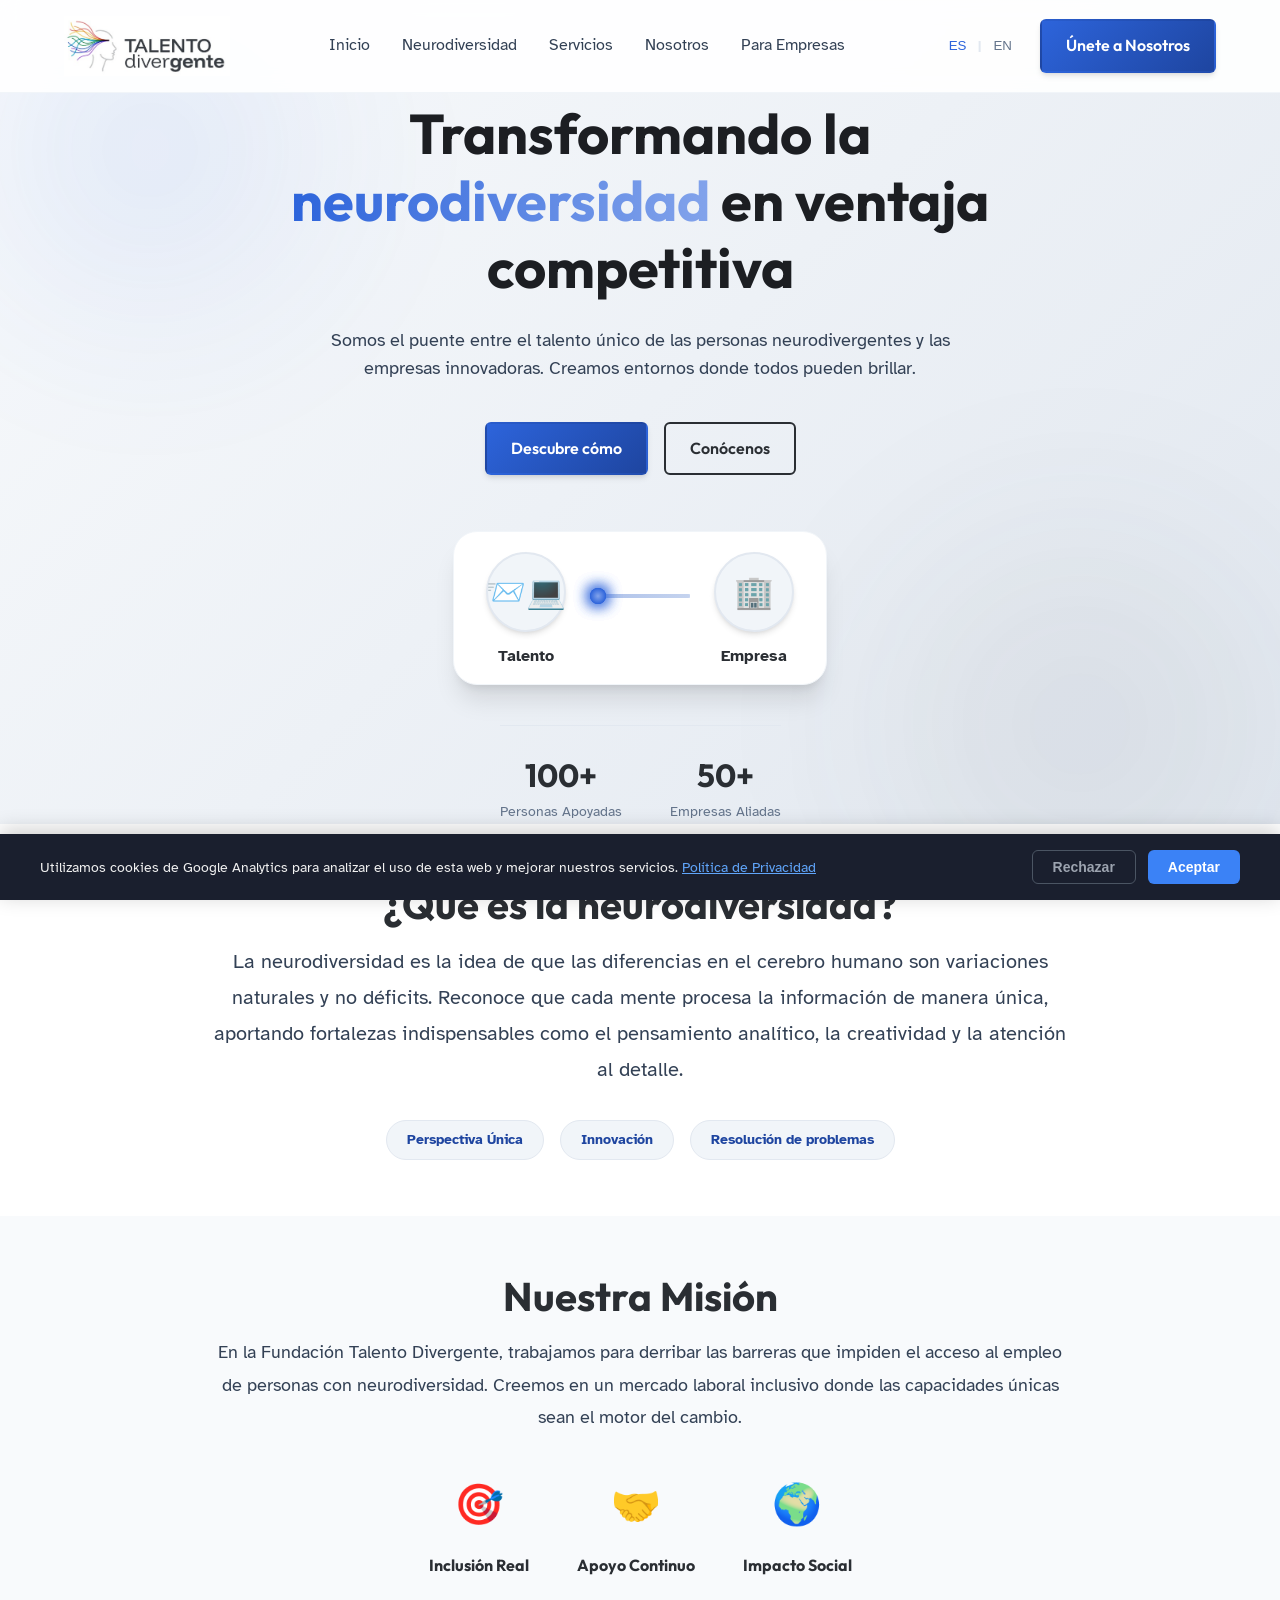
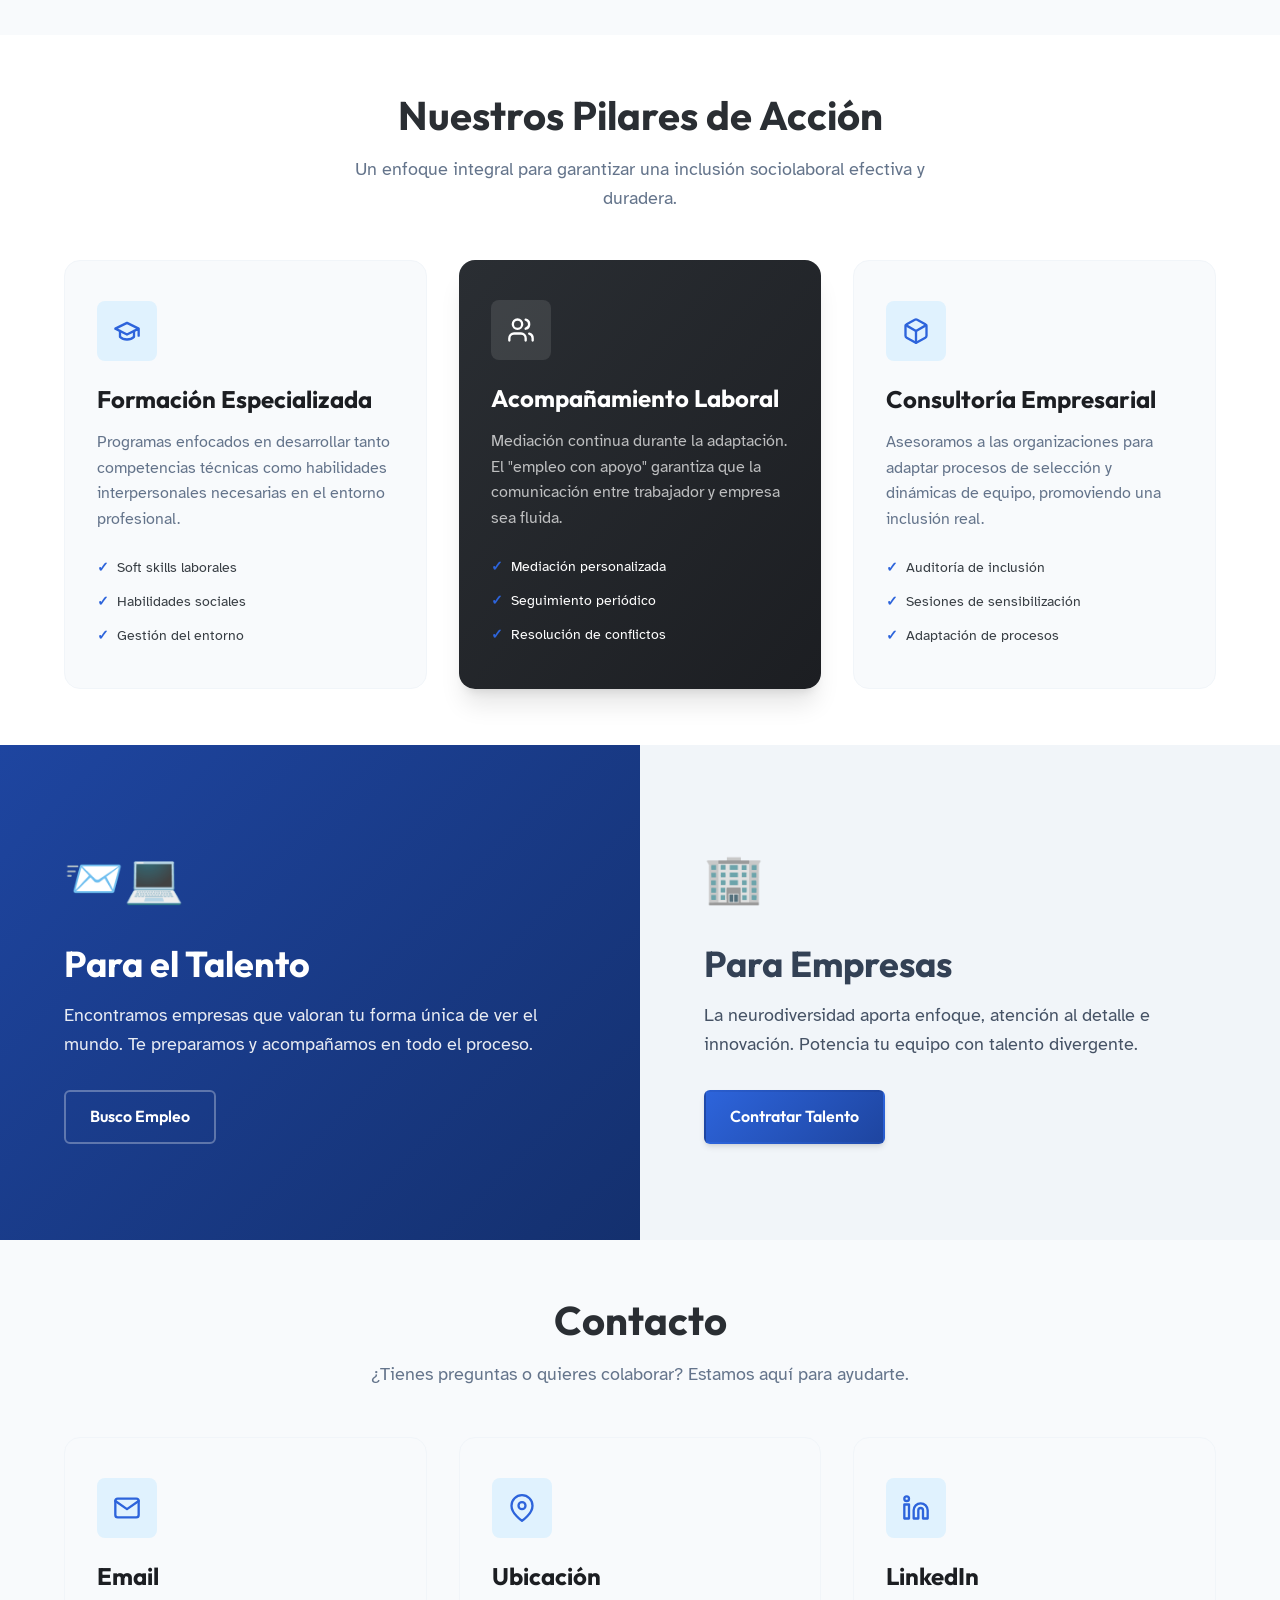
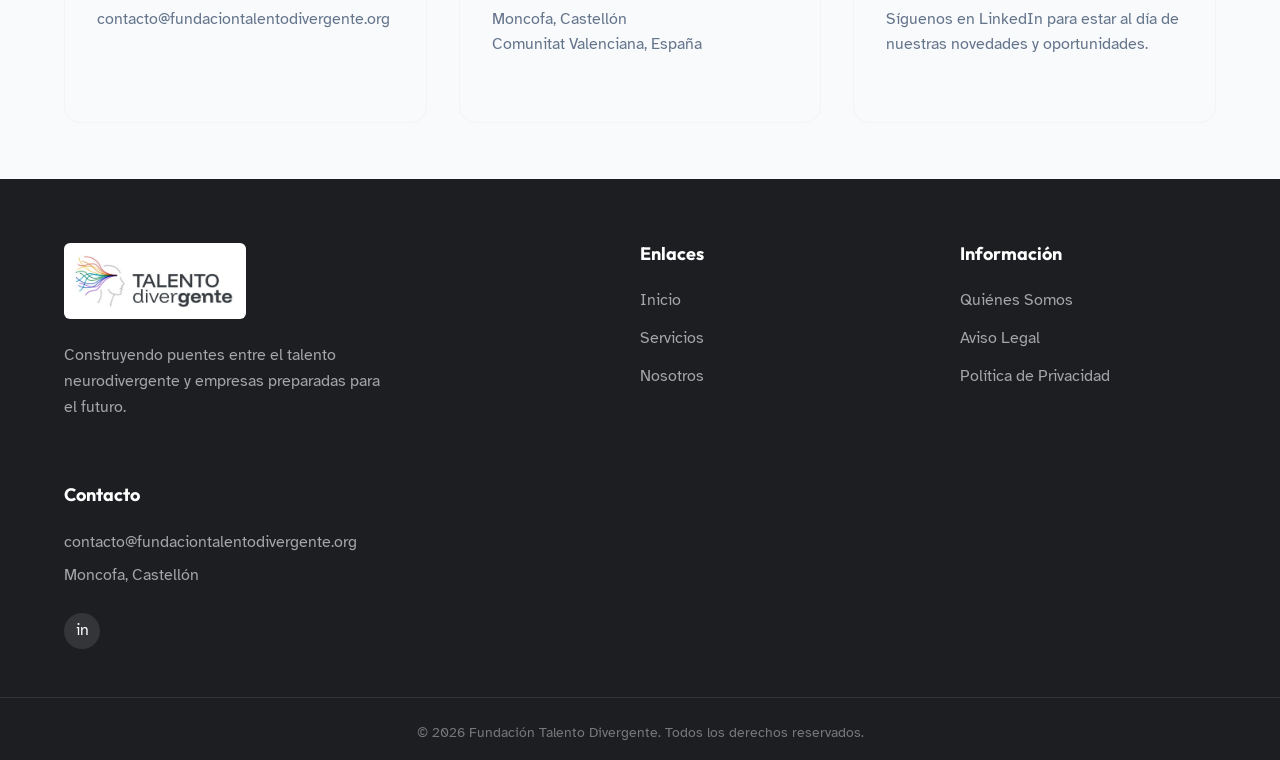
==== index.html @ bb5ed8c4 "[WEB] Banner cookies RGPD + actualizar politica privacidad" ====
<!DOCTYPE html>
<html lang="es">
<head>
    <!-- Cookie Consent + Google Analytics -->
    <script src="js/cookies.js"></script>
    <meta charset="UTF-8">
    <meta name="viewport" content="width=device-width, initial-scale=1.0">
    <title data-i18n="head_title">Talento Divergente | Inclusión Laboral Neurodivergente</title>
    <meta name="description" content="Fundación de la Comunitat Valenciana dedicada a la inclusión laboral efectiva de personas neurodivergentes. Conectamos talento autista, altas capacidades y perfiles neurodivergentes con empresas innovadoras.">
    <meta name="keywords" content="neurodiversidad, inclusión laboral, talento neurodivergente, autismo empleo, altas capacidades, fundación valenciana, empleo con apoyo, diversidad cognitiva, inclusión empresarial">
    <meta name="author" content="Fundación Talento Divergente">
    <meta name="robots" content="index, follow">

    <!-- Canonical URL -->
    <link rel="canonical" href="https://fundaciontalentodivergente.org/">

    <!-- Hreflang -->
    <link rel="alternate" hreflang="es" href="https://fundaciontalentodivergente.org/">
    <link rel="alternate" hreflang="en" href="https://fundaciontalentodivergente.org/?lang=en">
    <link rel="alternate" hreflang="x-default" href="https://fundaciontalentodivergente.org/">

    <!-- Open Graph -->
    <meta property="og:title" content="Talento Divergente | Inclusión Laboral Neurodivergente">
    <meta property="og:description" content="Fundación dedicada a la inclusión laboral efectiva de personas neurodivergentes. Conectamos talento único con empresas innovadoras en la Comunitat Valenciana.">
    <meta property="og:type" content="website">
    <meta property="og:url" content="https://fundaciontalentodivergente.org/">
    <meta property="og:site_name" content="Fundación Talento Divergente">
    <meta property="og:locale" content="es_ES">
    <meta property="og:locale:alternate" content="en_US">
    <meta property="og:image" content="https://fundaciontalentodivergente.org/assets/logo.png">

    <!-- Twitter Card -->
    <meta name="twitter:card" content="summary">
    <meta name="twitter:title" content="Talento Divergente | Inclusión Laboral Neurodivergente">
    <meta name="twitter:description" content="Fundación dedicada a la inclusión laboral efectiva de personas neurodivergentes en la Comunitat Valenciana.">

    <!-- JSON-LD Structured Data -->
    <script type="application/ld+json">
    {
        "@context": "https://schema.org",
        "@type": "NonprofitOrganization",
        "name": "Fundación de la Comunitat Valenciana Talento Divergente",
        "url": "https://fundaciontalentodivergente.org",
        "description": "Fundación centrada en la inclusión laboral efectiva de personas neurodivergentes",
        "email": "contacto@fundaciontalentodivergente.org",
        "foundingDate": "2026",
        "areaServed": {
            "@type": "AdministrativeArea",
            "name": "Comunitat Valenciana"
        },
        "address": {
            "@type": "PostalAddress",
            "streetAddress": "Calle Torremolinos 35, bajo C",
            "addressLocality": "Moncofa",
            "addressRegion": "Castellón",
            "postalCode": "12593",
            "addressCountry": "ES"
        },
        "logo": "https://fundaciontalentodivergente.org/assets/logo.png",
        "sameAs": []
    }
    </script>

    <!-- Google Fonts -->
    <link rel="preconnect" href="https://fonts.googleapis.com">
    <link rel="preconnect" href="https://fonts.gstatic.com" crossorigin>
    <link href="https://fonts.googleapis.com/css2?family=Atkinson+Hyperlegible:ital,wght@0,400;0,700;1,400;1,700&family=Outfit:wght@300;400;500;600;700&display=swap" rel="stylesheet">

    <!-- CSS -->
    <link rel="stylesheet" href="css/styles.css">

    <!-- Favicon -->
    <link rel="icon" type="image/x-icon" href="assets/favicon.ico">
    <link rel="icon" type="image/png" sizes="32x32" href="assets/favicon-32x32.png">
    <link rel="apple-touch-icon" sizes="180x180" href="assets/apple-touch-icon.png">
</head>
<body>
    <!-- Navbar -->
    <nav class="navbar" id="navbar">
        <div class="container nav-container">
            <a href="index.html" class="logo">
                <img src="assets/logo.png" alt="Talento Divergente" class="logo-img">
            </a>

            <ul class="nav-links">
                <li><a href="#inicio" data-i18n="nav_start">Inicio</a></li>
                <li><a href="#neurodiversidad" data-i18n="nav_neuro">Neurodiversidad</a></li>
                <li><a href="#servicios" data-i18n="nav_services">Servicios</a></li>
                <li><a href="#nosotros" data-i18n="nav_about">Nosotros</a></li>
                <li><a href="#empresas" data-i18n="nav_companies">Para Empresas</a></li>
            </ul>

            <div class="nav-actions">
                <div class="lang-switcher">
                    <button class="lang-btn active" data-lang="es">ES</button>
                    <span class="lang-divider">|</span>
                    <button class="lang-btn" data-lang="en">EN</button>
                </div>
                <a href="#contacto" class="btn btn-primary" data-i18n="nav_cta">Únete a Nosotros</a>
                <button class="mobile-toggle" id="mobile-toggle" aria-label="Abrir menú">
                    <span></span>
                    <span></span>
                    <span></span>
                </button>
            </div>
        </div>
    </nav>

    <!-- Mobile Menu -->
    <div class="mobile-menu" id="mobile-menu">
        <ul class="mobile-links">
            <li><a href="#inicio" data-i18n="nav_start">Inicio</a></li>
            <li><a href="#neurodiversidad" data-i18n="nav_neuro">Neurodiversidad</a></li>
            <li><a href="#servicios" data-i18n="nav_services">Servicios</a></li>
            <li><a href="#nosotros" data-i18n="nav_about">Nosotros</a></li>
            <li><a href="#empresas" data-i18n="nav_companies">Para Empresas</a></li>
            <li><a href="#contacto" class="btn btn-primary" data-i18n="nav_cta">Únete a Nosotros</a></li>
        </ul>
        <div class="mobile-lang-switcher">
            <button class="lang-btn active" data-lang="es">Español</button>
            <button class="lang-btn" data-lang="en">English</button>
        </div>
    </div>

    <!-- Hero Section -->
    <header class="hero" id="inicio">
        <div class="hero-bg-shapes">
            <div class="shape shape-1"></div>
            <div class="shape shape-2"></div>
        </div>

        <div class="container hero-container">
            <div class="hero-content">
                <h1 class="hero-title" data-i18n="hero_title">Transformando la <span>neurodiversidad</span> en ventaja competitiva</h1>
                <p class="hero-description" data-i18n="hero_desc">
                    Somos el puente entre el talento único de las personas neurodivergentes y las empresas innovadoras. Creamos entornos donde todos pueden brillar.
                </p>

                <div class="hero-buttons">
                    <a href="#servicios" class="btn btn-primary" data-i18n="hero_btn_discover">Descubre cómo</a>
                    <a href="#nosotros" class="btn btn-outline" data-i18n="hero_btn_about">Conócenos</a>
                </div>
            </div>

            <div class="hero-visual-wrapper">
                <div class="connection-visual">
                    <div class="node-talent">
                        <div class="node-icon">📨‍💻</div>
                        <span data-i18n="node_talent">Talento</span>
                    </div>
                    <div class="connection-flow">
                        <div class="flow-line"></div>
                        <div class="flow-particles">
                            <span></span><span></span><span></span>
                        </div>
                    </div>
                    <div class="node-company">
                        <div class="node-icon">🏢</div>
                        <span data-i18n="node_company">Empresa</span>
                    </div>
                </div>
            </div>

            <div class="hero-stats">
                <div class="stat-item">
                    <span class="stat-number">100+</span>
                    <span class="stat-label" data-i18n="stat_people">Personas Apoyadas</span>
                </div>
                <div class="stat-item">
                    <span class="stat-number">50+</span>
                    <span class="stat-label" data-i18n="stat_companies">Empresas Aliadas</span>
                </div>
            </div>
        </div>
    </header>

    <!-- Neurodiversity Section -->
    <section class="neuro-section section" id="neurodiversidad">
        <div class="container neuro-container-small">
            <div class="neuro-content text-center">
                <h2 class="section-title" data-i18n="neuro_title">¿Qué es la neurodiversidad?</h2>
                <p class="neuro-text" data-i18n="neuro_desc">
                    La neurodiversidad es la idea de que las diferencias en el cerebro humano son variaciones naturales y no déficits. Reconoce que cada mente procesa la información de manera única, aportando fortalezas indispensables como el pensamiento analítico, la creatividad y la atención al detalle.
                </p>
                <div class="neuro-tags">
                    <span class="tag" data-i18n="neuro_tag_1">Perspectiva Única</span>
                    <span class="tag" data-i18n="neuro_tag_2">Innovación</span>
                    <span class="tag" data-i18n="neuro_tag_3">Resolución de problemas</span>
                </div>
            </div>
        </div>
    </section>

    <!-- About Section -->
    <section class="about section section-alt" id="nosotros">
        <div class="container container-narrow">
            <div class="about-grid">
                <div class="about-content">
                    <h2 class="section-title" data-i18n="about_title">Nuestra Misión</h2>
                    <p class="section-desc" data-i18n="about_desc">
                        En la Fundación Talento Divergente, trabajamos para derribar las barreras que impiden el acceso al empleo de personas con neurodiversidad. Creemos en un mercado laboral inclusivo donde las capacidades únicas sean el motor del cambio.
                    </p>
                    <div class="mission-icons">
                        <div class="mission-item">
                            <span class="m-icon">🎯</span>
                            <span class="m-text" data-i18n="about_stat_1">Inclusión Real</span>
                        </div>
                        <div class="mission-item">
                            <span class="m-icon">🤝</span>
                            <span class="m-text" data-i18n="about_stat_2">Apoyo Continuo</span>
                        </div>
                        <div class="mission-item">
                            <span class="m-icon">🌍</span>
                            <span class="m-text" data-i18n="about_stat_3">Impacto Social</span>
                        </div>
                    </div>
                </div>
            </div>
        </div>
    </section>

    <!-- Services Section -->
    <section class="services section" id="servicios">
        <div class="container">
            <div class="section-header text-center">
                <h2 class="section-title" data-i18n="services_title">Nuestros Pilares de Acción</h2>
                <p class="section-subtitle" data-i18n="services_subtitle">Un enfoque integral para garantizar una inclusión sociolaboral efectiva y duradera.</p>
            </div>

            <div class="services-grid">
                <!-- Service 1 -->
                <div class="service-card">
                    <div class="service-icon">
                        <svg xmlns="http://www.w3.org/2000/svg" width="28" height="28" viewBox="0 0 24 24" fill="none" stroke="currentColor" stroke-width="2" stroke-linecap="round" stroke-linejoin="round"><path d="M22 10v6M2 10l10-5 10 5-10 5z"/><path d="M6 12v5c3 3 9 3 12 0v-5"/></svg>
                    </div>
                    <h3 class="service-title" data-i18n="s1_title">Formación Especializada</h3>
                    <p class="service-description" data-i18n="s1_desc">
                        Programas enfocados en desarrollar tanto competencias técnicas como habilidades interpersonales necesarias en el entorno profesional.
                    </p>
                    <ul class="service-features">
                        <li data-i18n="s1_f1">Soft skills laborales</li>
                        <li data-i18n="s1_f2">Habilidades sociales</li>
                        <li data-i18n="s1_f3">Gestión del entorno</li>
                    </ul>
                </div>

                <!-- Service 2 -->
                <div class="service-card highlighted">
                    <div class="service-icon">
                        <svg xmlns="http://www.w3.org/2000/svg" width="28" height="28" viewBox="0 0 24 24" fill="none" stroke="currentColor" stroke-width="2" stroke-linecap="round" stroke-linejoin="round"><path d="M16 21v-2a4 4 0 0 0-4-4H6a4 4 0 0 0-4 4v2"/><circle cx="9" cy="7" r="4"/><path d="M22 21v-2a4 4 0 0 0-3-3.87"/><path d="M16 3.13a4 4 0 0 1 0 7.75"/></svg>
                    </div>
                    <h3 class="service-title" data-i18n="s2_title">Acompañamiento Laboral</h3>
                    <p class="service-description" data-i18n="s2_desc">
                        Mediación continua durante la adaptación. El "empleo con apoyo" garantiza que la comunicación entre trabajador y empresa sea fluida.
                    </p>
                    <ul class="service-features">
                        <li data-i18n="s2_f1">Mediación personalizada</li>
                        <li data-i18n="s2_f2">Seguimiento periódico</li>
                        <li data-i18n="s2_f3">Resolución de conflictos</li>
                    </ul>
                </div>

                <!-- Service 3 -->
                <div class="service-card">
                    <div class="service-icon">
                        <svg xmlns="http://www.w3.org/2000/svg" width="28" height="28" viewBox="0 0 24 24" fill="none" stroke="currentColor" stroke-width="2" stroke-linecap="round" stroke-linejoin="round"><path d="M21 16V8a2 2 0 0 0-1-1.73l-7-4a2 2 0 0 0-2 0l-7 4A2 2 0 0 0 3 8v8a2 2 0 0 0 1 1.73l7 4a2 2 0 0 0 2 0l7-4A2 2 0 0 0 21 16z"/><polyline points="3.27 6.96 12 12.01 20.73 6.96"/><line x1="12" y1="22.08" x2="12" y2="12"/></svg>
                    </div>
                    <h3 class="service-title" data-i18n="s3_title">Consultoría Empresarial</h3>
                    <p class="service-description" data-i18n="s3_desc">
                        Asesoramos a las organizaciones para adaptar procesos de selección y dinámicas de equipo, promoviendo una inclusión real.
                    </p>
                    <ul class="service-features">
                        <li data-i18n="s3_f1">Auditoría de inclusión</li>
                        <li data-i18n="s3_f2">Sesiones de sensibilización</li>
                        <li data-i18n="s3_f3">Adaptación de procesos</li>
                    </ul>
                </div>
            </div>
        </div>
    </section>

    <!-- Dual Target Section -->
    <section class="dual-target section" id="empresas">
        <div class="container dual-target-container">
            <div class="split-content for-talent">
                <div class="split-icon">📨‍💻</div>
                <h2 class="split-title" data-i18n="dual_talent_title">Para el Talento</h2>
                <p class="split-desc" data-i18n="dual_talent_desc">Encontramos empresas que valoran tu forma única de ver el mundo. Te preparamos y acompañamos en todo el proceso.</p>
                <a href="#contacto" class="btn btn-outline-light" data-i18n="dual_talent_btn">Busco Empleo</a>
            </div>

            <div class="split-content for-company">
                <div class="split-icon">🏢</div>
                <h2 class="split-title" data-i18n="dual_company_title">Para Empresas</h2>
                <p class="split-desc" data-i18n="dual_company_desc">La neurodiversidad aporta enfoque, atención al detalle e innovación. Potencia tu equipo con talento divergente.</p>
                <a href="#contacto" class="btn btn-primary" data-i18n="dual_company_btn">Contratar Talento</a>
            </div>
        </div>
    </section>

    <!-- Contact Section -->
    <section class="contact section section-alt" id="contacto">
        <div class="container">
            <div class="section-header text-center">
                <h2 class="section-title" data-i18n="contact_title">Contacto</h2>
                <p class="section-subtitle" data-i18n="contact_subtitle">¿Tienes preguntas o quieres colaborar? Estamos aquí para ayudarte.</p>
            </div>

            <div class="services-grid">
                <div class="service-card">
                    <div class="service-icon">
                        <svg xmlns="http://www.w3.org/2000/svg" width="28" height="28" viewBox="0 0 24 24" fill="none" stroke="currentColor" stroke-width="2" stroke-linecap="round" stroke-linejoin="round"><path d="M4 4h16c1.1 0 2 .9 2 2v12c0 1.1-.9 2-2 2H4c-1.1 0-2-.9-2-2V6c0-1.1.9-2 2-2z"/><polyline points="22,6 12,13 2,6"/></svg>
                    </div>
                    <h3 class="service-title" data-i18n="contact_email_title">Email</h3>
                    <p class="service-description">
                        <a href="mailto:contacto@fundaciontalentodivergente.org">contacto@fundaciontalentodivergente.org</a>
                    </p>
                </div>

                <div class="service-card">
                    <div class="service-icon">
                        <svg xmlns="http://www.w3.org/2000/svg" width="28" height="28" viewBox="0 0 24 24" fill="none" stroke="currentColor" stroke-width="2" stroke-linecap="round" stroke-linejoin="round"><path d="M21 10c0 7-9 13-9 13s-9-6-9-13a9 9 0 0 1 18 0z"/><circle cx="12" cy="10" r="3"/></svg>
                    </div>
                    <h3 class="service-title" data-i18n="contact_location_title">Ubicación</h3>
                    <p class="service-description" data-i18n="contact_location_desc">Moncofa, Castellón<br>Comunitat Valenciana, España</p>
                </div>

                <div class="service-card">
                    <div class="service-icon">
                        <svg xmlns="http://www.w3.org/2000/svg" width="28" height="28" viewBox="0 0 24 24" fill="none" stroke="currentColor" stroke-width="2" stroke-linecap="round" stroke-linejoin="round"><path d="M16 8a6 6 0 0 1 6 6v7h-4v-7a2 2 0 0 0-2-2 2 2 0 0 0-2 2v7h-4v-7a6 6 0 0 1 6-6z"/><rect x="2" y="9" width="4" height="12"/><circle cx="4" cy="4" r="2"/></svg>
                    </div>
                    <h3 class="service-title">LinkedIn</h3>
                    <p class="service-description" data-i18n="contact_linkedin_desc">Síguenos en LinkedIn para estar al día de nuestras novedades y oportunidades.</p>
                </div>
            </div>
        </div>
    </section>

    <footer class="footer">
        <div class="container footer-container">
            <div class="footer-brand">
                <a href="#" class="logo footer-logo">
                    <img src="assets/logo.png" alt="Talento Divergente" class="logo-img">
                </a>
                <p class="footer-text" data-i18n="footer_desc">
                    Construyendo puentes entre el talento neurodivergente y empresas preparadas para el futuro.
                </p>
            </div>

            <div class="footer-links-group">
                <h4 class="footer-heading" data-i18n="footer_links_title">Enlaces</h4>
                <ul>
                    <li><a href="#inicio" data-i18n="nav_start">Inicio</a></li>
                    <li><a href="#servicios" data-i18n="nav_services">Servicios</a></li>
                    <li><a href="#nosotros" data-i18n="nav_about">Nosotros</a></li>
                </ul>
            </div>

            <div class="footer-links-group">
                <h4 class="footer-heading" data-i18n="footer_legal_title">Información</h4>
                <ul>
                    <li><a href="quienes-somos.html" data-i18n="footer_about_us">Quiénes Somos</a></li>
                    <li><a href="aviso-legal.html" data-i18n="footer_legal_notice">Aviso Legal</a></li>
                    <li><a href="politica-privacidad.html" data-i18n="footer_privacy_policy">Política de Privacidad</a></li>
                </ul>
            </div>

            <div class="footer-contact">
                <h4 class="footer-heading" data-i18n="footer_contact_title">Contacto</h4>
                <p>contacto@fundaciontalentodivergente.org</p>
                <p>Moncofa, Castellón</p>
                <div class="social-links">
                    <a href="https://www.linkedin.com/company/fundaci%C3%B3n-talento-divergente/" target="_blank" rel="noopener" aria-label="LinkedIn">in</a>
                </div>
            </div>
        </div>
        <div class="footer-bottom">
            <p data-i18n="footer_copy">&copy; 2026 Fundación Talento Divergente. Todos los derechos reservados.</p>
        </div>
    </footer>

    <!-- Script -->
    <script src="js/scripts.js"></script>
</body>
</html>
---- css/styles.css ----
:root {
    /* Color Palette */
    --clr-anthracite-900: #1c1e22;
    --clr-anthracite-800: #2a2e33;
    --clr-anthracite-700: #373D43; /* Base Anthracite */
    --clr-anthracite-600: #4a5259; 
    
    --clr-ocean-900: #14306e;
    --clr-ocean-700: #1e45a0;
    --clr-ocean-500: #2D64DB; /* Base Ocean Blue */
    --clr-ocean-400: #5783e3;
    --clr-ocean-300: #82a3eb;
    
    --clr-white: #ffffff;
    --clr-light-100: #f8fafc;
    --clr-light-200: #f1f5f9;
    --clr-light-300: #e2e8f0;
    
    --clr-text-main: #334155;
    --clr-text-muted: #64748b;
    
    --clr-accent: #0ea5e9;

    /* Typography */
    --ff-primary: 'Outfit', sans-serif;
    --ff-body: 'Atkinson Hyperlegible', sans-serif;

    /* Shadows & Effects */
    --shadow-sm: 0 1px 2px 0 rgb(0 0 0 / 0.05);
    --shadow-md: 0 4px 6px -1px rgb(0 0 0 / 0.1), 0 2px 4px -2px rgb(0 0 0 / 0.1);
    --shadow-lg: 0 10px 15px -3px rgb(0 0 0 / 0.1), 0 4px 6px -4px rgb(0 0 0 / 0.1);
    --shadow-xl: 0 20px 25px -5px rgb(0 0 0 / 0.1), 0 8px 10px -6px rgb(0 0 0 / 0.1);
    --shadow-glow: 0 0 20px rgba(45, 100, 219, 0.4);

    --border-radius-sm: 0.375rem;
    --border-radius-md: 0.5rem;
    --border-radius-lg: 1rem;
    --border-radius-xl: 1.5rem;
    
    --transition-fast: 0.15s ease;
    --transition-normal: 0.3s ease;
    --transition-slow: 0.5s ease;
}

* {
    margin: 0;
    padding: 0;
    box-sizing: border-box;
}

html {
    scroll-behavior: smooth;
}

body {
    font-family: var(--ff-body);
    color: var(--clr-text-main);
    background-color: var(--clr-light-100);
    line-height: 1.6;
    overflow-x: hidden;
}

h1, h2, h3, h4, h5, h6, .logo {
    font-family: var(--ff-primary);
    color: var(--clr-anthracite-900);
    line-height: 1.2;
}

a {
    text-decoration: none;
    color: inherit;
    transition: all var(--transition-normal);
}

ul {
    list-style: none;
}

.container {
    max-width: 1200px;
    margin: 0 auto;
    padding: 0 1.5rem;
}

.section {
    padding: 3.5rem 0; /* Reduced from 5rem */
}

.section-header {
    margin-bottom: 3rem;
}

.section-title {
    font-size: 2.5rem;
    font-weight: 700;
    margin-bottom: 1rem;
    color: var(--clr-anthracite-800);
}

.section-subtitle {
    font-size: 1.125rem;
    color: var(--clr-text-muted);
    max-width: 600px;
    margin: 0 auto;
}

.text-center {
    text-align: center;
}

.section-alt {
    background-color: var(--clr-light-100);
}

.container-narrow {
    max-width: 900px;
    margin: 0 auto;
    padding: 0 1.5rem;
}

/* Typography elements */
span.highlight {
    color: var(--clr-ocean-500);
}

/* ==================================
   BUTTONS
   ================================== */
.btn {
    display: inline-flex;
    align-items: center;
    justify-content: center;
    padding: 0.75rem 1.5rem;
    border-radius: var(--border-radius-sm);
    font-family: var(--ff-primary);
    font-weight: 600;
    cursor: pointer;
    transition: all var(--transition-normal);
    border: 2px solid transparent;
}

.btn-primary {
    background: linear-gradient(135deg, var(--clr-ocean-500), var(--clr-ocean-700));
    color: var(--clr-white);
    box-shadow: var(--shadow-md);
    min-width: 160px; /* Stabilize button width for i18n */
}

.btn-primary:hover {
    background: linear-gradient(135deg, var(--clr-ocean-400), var(--clr-ocean-500));
    transform: translateY(-2px);
    box-shadow: var(--shadow-lg);
    color: var(--clr-white);
}

.btn-outline {
    background: transparent;
    color: var(--clr-anthracite-800);
    border-color: var(--clr-anthracite-800);
}

.btn-outline:hover {
    background: var(--clr-anthracite-800);
    color: var(--clr-white);
}

.btn-outline-light {
    background: transparent;
    color: var(--clr-white);
    border-color: rgba(255,255,255,0.3);
}

.btn-outline-light:hover {
    background: var(--clr-white);
    color: var(--clr-ocean-900);
}

/* ==================================
   NAVBAR
   ================================== */
.navbar {
    position: fixed;
    top: 0;
    left: 0;
    width: 100%;
    background-color: rgba(255, 255, 255, 0.9);
    backdrop-filter: blur(10px);
    -webkit-backdrop-filter: blur(10px);
    z-index: 1000;
    border-bottom: 1px solid var(--clr-light-200);
    transition: all var(--transition-normal);
    padding: 1rem 0;
}

.navbar.scrolled {
    padding: 0.75rem 0;
    box-shadow: var(--shadow-sm);
}

.nav-container {
    display: flex;
    justify-content: space-between;
    align-items: center;
}

.logo {
    font-size: 1.5rem;
    display: flex;
    align-items: center;
    gap: 0.25rem;
}

.logo-bold {
    font-weight: 700;
    color: var(--clr-anthracite-800);
}

.logo-light {
    font-weight: 300;
    color: var(--clr-ocean-500);
}

.logo-img {
    height: 60px;
    width: auto;
    display: block;
}

.nav-links {
    display: flex;
    gap: 2rem;
}

.nav-links a {
    font-weight: 500;
    color: var(--clr-text-main);
    position: relative;
    padding-bottom: 0.25rem;
}

.nav-links a::after {
    content: '';
    position: absolute;
    bottom: 0;
    left: 0;
    width: 0%;
    height: 2px;
    background-color: var(--clr-ocean-500);
    transition: width var(--transition-normal);
}

.nav-links a:hover::after,
.nav-links a.active::after {
    width: 100%;
}

.nav-links a:hover,
.nav-links a.active {
    color: var(--clr-ocean-500);
}

.mobile-toggle {
    display: none;
    background: none;
    border: none;
    cursor: pointer;
    width: 30px;
    height: 24px;
    position: relative;
    z-index: 1001;
}

.mobile-toggle span {
    display: block;
    width: 100%;
    height: 2px;
    background-color: var(--clr-anthracite-800);
    position: absolute;
    transition: all var(--transition-normal);
}

.mobile-toggle span:nth-child(1) { top: 0; }
.mobile-toggle span:nth-child(2) { top: 11px; }
.mobile-toggle span:nth-child(3) { top: 22px; }

.mobile-toggle.active span:nth-child(1) {
    transform: rotate(45deg);
    top: 11px;
}

.mobile-toggle.active span:nth-child(2) {
    opacity: 0;
}

.mobile-toggle.active span:nth-child(3) {
    transform: rotate(-45deg);
    top: 11px;
}

.nav-actions {
    display: flex;
    align-items: center;
    gap: 1.5rem;
}

/* Language Switcher */
.lang-switcher {
    display: flex;
    align-items: center;
    gap: 0.5rem;
    font-size: 0.875rem;
    font-weight: 600;
}

.lang-btn {
    background: none;
    border: none;
    color: var(--clr-text-muted);
    cursor: pointer;
    padding: 2px 4px;
    transition: color var(--transition-fast);
}

.lang-btn.active {
    color: var(--clr-ocean-500);
}

.lang-btn:hover:not(.active) {
    color: var(--clr-anthracite-800);
}

.lang-divider {
    color: var(--clr-light-300);
}

.mobile-lang-switcher {
    margin-top: 2rem;
    display: flex;
    gap: 1.5rem;
}

.mobile-menu {
    position: fixed;
    top: 0;
    left: 0;
    width: 100%;
    height: 100vh;
    background-color: var(--clr-white);
    z-index: 999;
    display: flex;
    flex-direction: column;
    justify-content: center;
    align-items: center;
    opacity: 0;
    pointer-events: none;
    transform: translateY(-20px);
    transition: all var(--transition-normal);
}

.mobile-menu.active {
    opacity: 1;
    pointer-events: auto;
    transform: translateY(0);
}

.mobile-links {
    display: flex;
    flex-direction: column;
    align-items: center;
    gap: 2rem;
    font-size: 1.25rem;
}

/* ==================================
   HERO SECTION
   ================================== */
.hero {
    position: relative;
    min-height: 85vh; /* Reduced from 100vh */
    padding-top: 100px;
    display: flex;
    align-items: center;
    background: linear-gradient(135deg, var(--clr-light-100) 0%, var(--clr-light-300) 100%);
    overflow: hidden;
}

.hero-bg-shapes .shape {
    position: absolute;
    border-radius: 50%;
    filter: blur(80px);
    z-index: 0;
    opacity: 0.6;
}

.shape-1 {
    width: 500px;
    height: 500px;
    background: radial-gradient(circle, rgba(45,100,219,0.2) 0%, rgba(45,100,219,0) 70%);
    top: -100px;
    left: -100px;
}

.shape-2 {
    width: 600px;
    height: 600px;
    background: radial-gradient(circle, rgba(55,61,67,0.15) 0%, rgba(55,61,67,0) 70%);
    bottom: -200px;
    right: -100px;
}

.hero-container {
    display: flex;
    flex-direction: column;
    align-items: center;
    text-align: center;
    gap: 2rem; /* Standardized small gap */
    position: relative;
    z-index: 10;
    max-width: 900px;
}

.hero-content {
    display: flex;
    flex-direction: column;
    align-items: center;
    width: 100%;
    min-height: 380px; /* Increased to accommodate longer translations */
}

/* Base style for title to prevent jump */
.hero-title {
    font-size: 3.5rem;
    margin-bottom: 1.5rem;
    color: var(--clr-anthracite-900);
    min-height: auto; /* Changed from fixed height to auto for flexibility */
    line-height: 1.2;
}

.hero-title span {
    color: var(--clr-ocean-500);
    background: linear-gradient(to right, var(--clr-ocean-500), var(--clr-ocean-300));
    -webkit-background-clip: text;
    background-clip: text;
    -webkit-text-fill-color: transparent;
}

.hero-description {
    font-size: 1.125rem;
    color: var(--clr-text-main);
    margin-bottom: 2rem; /* Reduced from 2.5rem */
    max-width: 650px;
    min-height: 4rem; /* Space for 2 lines of description */
}

.hero-buttons {
    display: flex;
    gap: 1rem;
    margin-bottom: 1rem;
}

.hero-stats {
    display: flex;
    gap: 3rem;
    border-top: 1px solid var(--clr-light-300);
    padding-top: 1.5rem;
    margin-top: 0.5rem; /* Reduced to match red arrows */
}

.stat-item {
    display: flex;
    flex-direction: column;
}

.stat-number {
    font-size: 2rem;
    font-weight: 700;
    font-family: var(--ff-primary);
    color: var(--clr-anthracite-800);
}

.stat-label {
    font-size: 0.875rem;
    color: var(--clr-text-muted);
}

/* New Simplified Hero Visual */
.hero-visual-wrapper {
    display: flex;
    justify-content: center;
    align-items: center;
    margin-top: 0.5rem; /* Standardized small gap */
    width: 100%;
}

.connection-visual {
    display: flex;
    align-items: center;
    gap: 1.5rem;
    padding: 1.25rem 2rem 0.9rem 2rem; /* Reduced horizontal padding */
    background: var(--clr-white); /* Solid white for better stability */
    border-radius: var(--border-radius-xl);
    border: 1px solid var(--clr-light-200);
    box-shadow: var(--shadow-xl);
    max-width: 100%; /* Ensure it doesn't overflow container */
}

.node-talent, .node-company {
    display: flex;
    flex-direction: column;
    align-items: center;
    gap: 0.75rem;
    font-weight: 700;
    color: var(--clr-anthracite-800);
}

.node-icon {
    width: 80px;
    height: 80px;
    background-color: var(--clr-light-200); /* Darker than light-100 for better contrast */
    display: flex;
    align-items: center;
    justify-content: center;
    font-size: 2rem;
    border-radius: 50%;
    box-shadow: var(--shadow-md);
    border: 2px solid var(--clr-light-300);
}

.connection-flow {
    position: relative;
    width: 100px; /* Reduced from 200px for better mobile fit */
    height: 4px;
    background-color: var(--clr-light-300);
    border-radius: 2px;
    margin-top: -30px; /* Center horizontally with the icons */
}

.flow-line {
    position: absolute;
    width: 100%;
    height: 100%;
    background: linear-gradient(to right, var(--clr-ocean-500), var(--clr-ocean-300));
    opacity: 0.3;
}

.flow-particles {
    position: absolute;
    width: 100%;
    height: 100%;
    top: 0;
    left: 0;
}

@keyframes travelSphere {
    0% { left: 0; }
    50% { left: calc(100% - 16px); }
    100% { left: 0; }
}

.flow-particles span {
    position: absolute;
    width: 16px;
    height: 16px;
    background: radial-gradient(circle, var(--clr-ocean-300) 0%, var(--clr-ocean-500) 70%);
    border-radius: 50%;
    top: -6px;
    left: 0;
    box-shadow: 0 0 15px var(--clr-ocean-500);
    animation: travelSphere 4s linear infinite; /* Constant speed loop */
}

/* ==================================
   NEURODIVERSITY SECTION
   ================================== */
.neuro-section {
    background-color: var(--clr-white);
    position: relative;
}

.neuro-container-small {
    max-width: 900px;
    margin: 0 auto;
}

.neuro-text {
    font-size: 1.25rem;
    color: var(--clr-text-main);
    margin-bottom: 2rem;
    line-height: 1.8;
}

.neuro-tags {
    display: flex;
    justify-content: center;
    gap: 1rem;
    flex-wrap: wrap;
}

.tag {
    background-color: var(--clr-light-200);
    color: var(--clr-ocean-700);
    padding: 0.5rem 1.25rem;
    border-radius: 2rem;
    font-weight: 600;
    font-size: 0.875rem;
    border: 1px solid var(--clr-light-300);
}

/* ==================================
   ABOUT SECTION
   ================================== */
.about {
    text-align: center;
}

.section-desc {
    font-size: 1.125rem;
    margin-bottom: 2.5rem;
    color: var(--clr-text-main);
    line-height: 1.8;
}

.mission-icons {
    display: flex;
    justify-content: center;
    gap: 3rem;
    flex-wrap: wrap;
}

.mission-item {
    display: flex;
    flex-direction: column;
    align-items: center;
    gap: 1rem;
}

.m-icon {
    font-size: 2.5rem;
}

.m-text {
    font-weight: 700;
    font-family: var(--ff-primary);
    color: var(--clr-anthracite-800);
}

/* ==================================
   SERVICES SECTION
   ================================== */
.services {
    background-color: var(--clr-white);
}

.services-grid {
    display: grid;
    grid-template-columns: repeat(3, 1fr);
    gap: 2rem;
}

.service-card {
    background-color: var(--clr-light-100);
    border-radius: var(--border-radius-lg);
    padding: 2.5rem 2rem;
    border: 1px solid var(--clr-light-200);
    transition: all var(--transition-normal);
    position: relative;
    overflow: hidden;
}

.service-card:hover {
    transform: translateY(-10px);
    box-shadow: var(--shadow-lg);
    background-color: var(--clr-white);
}

.service-icon {
    width: 60px;
    height: 60px;
    background-color: #e0f2fe;
    color: var(--clr-ocean-500);
    display: flex;
    align-items: center;
    justify-content: center;
    border-radius: var(--border-radius-md);
    margin-bottom: 1.5rem;
    transition: all var(--transition-normal);
}

.service-card:hover .service-icon {
    background-color: var(--clr-ocean-500);
    color: var(--clr-white);
}

.service-title {
    font-size: 1.5rem;
    margin-bottom: 1rem;
}

.service-description {
    color: var(--clr-text-muted);
    margin-bottom: 1.5rem;
}

.service-features {
    display: flex;
    flex-direction: column;
    gap: 0.75rem;
}

.service-features li {
    display: flex;
    align-items: center;
    gap: 0.5rem;
    font-size: 0.875rem;
    color: var(--clr-anthracite-700);
}

.service-features li::before {
    content: "✓";
    color: var(--clr-ocean-500);
    font-weight: bold;
}

.service-card.highlighted {
    background: linear-gradient(to bottom right, var(--clr-anthracite-800), var(--clr-anthracite-900));
    color: var(--clr-white);
    border: none;
    box-shadow: var(--shadow-xl);
}

.service-card.highlighted .service-title,
.service-card.highlighted .service-features li {
    color: var(--clr-white);
}

.service-card.highlighted .service-description {
    color: rgba(255,255,255,0.7);
}

.service-card.highlighted .service-icon {
    background-color: rgba(255,255,255,0.1);
    color: var(--clr-white);
}

.service-card.highlighted:hover {
    transform: translateY(-10px);
    box-shadow: var(--shadow-glow);
}

/* ==================================
   DUAL TARGET SECTION (CTA)
   ================================== */
.dual-target {
    padding: 0;
}

.dual-target-container {
    display: flex;
    max-width: 100%;
    padding: 0;
    overflow: hidden; /* Prevent any horizontal expansion leaks */
}

.split-content {
    flex: 1;
    padding: 6rem 4rem;
    display: flex;
    flex-direction: column;
    align-items: flex-start;
    justify-content: center;
    transition: opacity 0.6s ease-out, transform 0.6s ease-out;
}

.for-talent {
    background: linear-gradient(135deg, var(--clr-ocean-700), var(--clr-ocean-900));
    color: var(--clr-white);
}

.for-company {
    background-color: var(--clr-light-200);
}

.split-icon {
    font-size: 3rem;
    margin-bottom: 1.5rem;
}

.split-title {
    font-size: 2.25rem;
    margin-bottom: 1rem;
    color: inherit;
}

.split-desc {
    font-size: 1.125rem;
    margin-bottom: 2rem;
    opacity: 0.9;
    max-width: 480px;
}

/* ==================================
   FOOTER
   ================================== */
.footer {
    background-color: var(--clr-anthracite-900);
    color: var(--clr-light-300);
    padding: 4rem 0 1rem;
}

.footer-container {
    display: grid;
    grid-template-columns: 2fr 1fr 1fr;
    gap: 4rem;
    margin-bottom: 3rem;
}

.footer-logo {
    display: inline-block;
    margin-bottom: 1rem;
    background-color: var(--clr-white);
    padding: 0.5rem;
    border-radius: var(--border-radius-sm);
}

.footer-text {
    color: rgba(255,255,255,0.6);
    max-width: 320px;
}

.footer-heading {
    color: var(--clr-white);
    font-size: 1.125rem;
    margin-bottom: 1.5rem;
}

.footer-links-group ul {
    display: flex;
    flex-direction: column;
    gap: 0.75rem;
}

.footer-links-group a {
    color: rgba(255,255,255,0.6);
}

.footer-links-group a:hover {
    color: var(--clr-ocean-300);
}

.footer-contact p {
    color: rgba(255,255,255,0.6);
    margin-bottom: 0.5rem;
}

.social-links {
    display: flex;
    gap: 1rem;
    margin-top: 1.5rem;
}

.social-links a {
    display: flex;
    align-items: center;
    justify-content: center;
    width: 36px;
    height: 36px;
    border-radius: 50%;
    background-color: rgba(255,255,255,0.1);
    color: var(--clr-white);
}

.social-links a:hover {
    background-color: var(--clr-ocean-500);
}

.footer-bottom {
    text-align: center;
    padding-top: 1.5rem;
    border-top: 1px solid rgba(255,255,255,0.1);
    color: rgba(255,255,255,0.4);
    font-size: 0.875rem;
}

/* ==================================
   RESPONSIVE DESIGN
   ================================== */
@media (max-width: 1024px) {
    .hero-container {
        gap: 2rem;
    }
    
    .hero-title {
        font-size: 2.75rem;
    }
    
    .dual-target-container {
        flex-direction: column;
    }
}

@media (max-width: 768px) {
    .nav-links, .nav-actions .btn {
        display: none;
    }
    
    .mobile-toggle {
        display: block;
    }
    
    .hero {
        padding-top: 80px;
        min-height: auto;
    }

    .hero-container {
        display: flex; /* Ensure flex for mobile */
        flex-direction: column;
        text-align: center;
        padding-top: 2rem;
    }
    
    .hero-title {
        font-size: 2.25rem;
        min-height: auto;
    }

    .hero-description {
        margin: 0 auto 1.5rem;
        font-size: 1rem;
    }
    
    .hero-buttons {
        justify-content: center;
        flex-direction: column;
        width: 100%;
        gap: 0.75rem;
    }

    .hero-buttons .btn {
        width: 100%;
    }
    
    .connection-visual {
        gap: 1rem;
        padding: 1rem;
    }

    .node-icon {
        width: 60px;
        height: 60px;
        font-size: 1.5rem;
    }

    .connection-flow {
        width: 60px;
    }

    .hero-stats {
        justify-content: center;
        gap: 1.5rem;
        width: 100%;
    }

    .stat-number {
        font-size: 1.5rem;
    }
    
    .services-grid {
        grid-template-columns: 1fr;
    }
    
    .footer-container {
        grid-template-columns: 1fr;
        gap: 2rem;
    }
    
    .split-content {
        padding: 4rem 1.5rem;
    }
}

@media (max-width: 480px) {
    .hero-title {
        font-size: 1.875rem;
    }

    .connection-visual {
        flex-direction: column;
        gap: 1rem;
        padding: 1.5rem;
    }

    .connection-flow {
        height: 40px;
        width: 4px;
        margin-top: 0;
    }

    .flow-particles span {
        top: 0;
        left: -6px;
        animation: travelSphereVertical 4s linear infinite;
    }

    @keyframes travelSphereVertical {
        0% { top: 0; }
        50% { top: calc(100% - 16px); }
        100% { top: 0; }
    }
}

/* ==================================
   INNER PAGES
   ================================== */

/* Page Hero - shorter than main hero */
.page-hero {
    background: linear-gradient(135deg, var(--clr-light-100) 0%, var(--clr-light-300) 100%);
    padding: 8rem 0 3rem;
    color: var(--clr-anthracite-900);
    text-align: center;
}

.page-hero h1 {
    font-family: var(--ff-primary);
    font-size: 2.75rem;
    font-weight: 700;
    margin-bottom: 0.5rem;
    color: var(--clr-anthracite-900);
}

.page-hero .breadcrumbs {
    color: var(--clr-text-muted);
    font-size: 0.875rem;
}

.page-hero .breadcrumbs a {
    color: var(--clr-ocean-500);
    text-decoration: none;
}

.page-hero .breadcrumbs a:hover {
    text-decoration: underline;
}

/* Content Body */
.content-body {
    padding: 4rem 0;
}

.content-section {
    margin-bottom: 3rem;
}

.content-section h2 {
    font-family: var(--ff-primary);
    font-size: 1.875rem;
    font-weight: 600;
    color: var(--clr-anthracite-900);
    margin-bottom: 1rem;
}

.content-section h3 {
    font-family: var(--ff-primary);
    font-size: 1.375rem;
    font-weight: 600;
    color: var(--clr-anthracite-800);
    margin-bottom: 0.75rem;
}

.content-section p {
    color: var(--clr-text-main);
    line-height: 1.8;
    margin-bottom: 1rem;
}

.content-section ul, .content-section ol {
    color: var(--clr-text-main);
    line-height: 1.8;
    margin-bottom: 1rem;
    padding-left: 1.5rem;
}

.content-section li {
    margin-bottom: 0.5rem;
}

/* Stats Grid for inner pages */
.stats-grid {
    display: grid;
    grid-template-columns: repeat(3, 1fr);
    gap: 1.5rem;
    margin: 2rem 0;
}

.stat-card {
    background: var(--clr-light-100);
    border-radius: var(--border-radius-lg);
    padding: 2rem;
    text-align: center;
    border: 1px solid var(--clr-light-300);
}

.stat-card .stat-icon {
    font-size: 2rem;
    margin-bottom: 0.75rem;
}

.stat-card h3 {
    font-family: var(--ff-primary);
    font-size: 1.125rem;
    color: var(--clr-anthracite-900);
    margin-bottom: 0.5rem;
}

.stat-card p {
    color: var(--clr-text-muted);
    font-size: 0.9rem;
}

/* Service Detail Grid */
.service-detail-grid {
    display: grid;
    grid-template-columns: repeat(auto-fit, minmax(300px, 1fr));
    gap: 2rem;
    margin: 2rem 0;
}

.service-detail-card {
    background: var(--clr-white);
    border-radius: var(--border-radius-lg);
    padding: 2rem;
    border: 1px solid var(--clr-light-300);
    transition: var(--transition-normal);
}

.service-detail-card:hover {
    box-shadow: var(--shadow-lg);
    transform: translateY(-2px);
}

.service-detail-card h3 {
    font-family: var(--ff-primary);
    color: var(--clr-ocean-700);
    margin-bottom: 0.75rem;
}

.service-detail-card .tier-label {
    display: inline-block;
    background: var(--clr-ocean-500);
    color: white;
    padding: 0.25rem 0.75rem;
    border-radius: 999px;
    font-size: 0.75rem;
    font-weight: 600;
    margin-bottom: 1rem;
}

/* Profile Cards */
.profile-grid {
    display: grid;
    grid-template-columns: repeat(auto-fit, minmax(280px, 1fr));
    gap: 2rem;
    margin: 2rem 0;
}

.profile-card {
    border-radius: var(--border-radius-lg);
    padding: 2rem;
    border-left: 4px solid var(--clr-ocean-500);
    background: var(--clr-light-100);
}

.profile-card.creative {
    border-left-color: #8b5cf6;
}

.profile-card.analytical {
    border-left-color: #06b6d4;
}

.profile-card.stabilizer {
    border-left-color: #10b981;
}

.profile-card h3 {
    font-family: var(--ff-primary);
    font-size: 1.25rem;
    margin-bottom: 0.5rem;
}

.profile-card .profile-roles {
    display: flex;
    flex-wrap: wrap;
    gap: 0.5rem;
    margin-top: 1rem;
}

.profile-card .role-tag {
    background: var(--clr-white);
    border: 1px solid var(--clr-light-300);
    padding: 0.25rem 0.75rem;
    border-radius: 999px;
    font-size: 0.8rem;
    color: var(--clr-text-muted);
}

/* Steps / Process */
.steps-container {
    display: flex;
    flex-direction: column;
    gap: 1.5rem;
    margin: 2rem 0;
}

.step-item {
    display: flex;
    gap: 1.5rem;
    align-items: flex-start;
}

.step-number {
    flex-shrink: 0;
    width: 48px;
    height: 48px;
    border-radius: 50%;
    background: var(--clr-ocean-500);
    color: white;
    display: flex;
    align-items: center;
    justify-content: center;
    font-family: var(--ff-primary);
    font-weight: 700;
    font-size: 1.25rem;
}

.step-content h3 {
    font-family: var(--ff-primary);
    margin-bottom: 0.25rem;
}

.step-content p {
    color: var(--clr-text-muted);
}

/* FAQ Accordion */
.faq-list {
    margin: 2rem 0;
}

.faq-item {
    border-bottom: 1px solid var(--clr-light-300);
}

.faq-question {
    width: 100%;
    background: none;
    border: none;
    padding: 1.25rem 0;
    font-family: var(--ff-primary);
    font-size: 1.125rem;
    font-weight: 600;
    color: var(--clr-anthracite-900);
    text-align: left;
    cursor: pointer;
    display: flex;
    justify-content: space-between;
    align-items: center;
}

.faq-question::after {
    content: '+';
    font-size: 1.5rem;
    color: var(--clr-ocean-500);
    transition: var(--transition-fast);
}

.faq-item.active .faq-question::after {
    content: '\2212';
}

.faq-answer {
    max-height: 0;
    overflow: hidden;
    transition: max-height 0.3s ease;
    color: var(--clr-text-main);
    line-height: 1.7;
}

.faq-item.active .faq-answer {
    max-height: 500px;
    padding-bottom: 1.25rem;
}

/* Legal Content */
.legal-content {
    max-width: 800px;
    margin: 0 auto;
}

.legal-content h2 {
    margin-top: 2rem;
}

.legal-content p, .legal-content li {
    font-size: 0.95rem;
    line-height: 1.8;
}

/* Two Column Layout */
.two-col {
    display: grid;
    grid-template-columns: 1fr 1fr;
    gap: 3rem;
    align-items: start;
    margin: 2rem 0;
}

/* CTA Section */
.page-cta {
    background: linear-gradient(135deg, var(--clr-ocean-900) 0%, var(--clr-ocean-700) 100%);
    padding: 4rem 0;
    text-align: center;
    color: var(--clr-white);
}

.page-cta h2 {
    font-family: var(--ff-primary);
    font-size: 2rem;
    margin-bottom: 1rem;
}

.page-cta p {
    color: rgba(255,255,255,0.8);
    margin-bottom: 2rem;
    max-width: 600px;
    margin-left: auto;
    margin-right: auto;
}

/* Contact Section */
.contact-section {
    padding: 5rem 0;
    background-color: var(--clr-light-100);
}

.contact-cards {
    display: grid;
    grid-template-columns: repeat(auto-fit, minmax(250px, 1fr));
    gap: 2rem;
    margin-top: 2rem;
}

.contact-card {
    background: var(--clr-white);
    border-radius: var(--border-radius-lg);
    padding: 2rem;
    text-align: center;
    border: 1px solid var(--clr-light-300);
    transition: var(--transition-normal);
}

.contact-card:hover {
    box-shadow: var(--shadow-lg);
    transform: translateY(-3px);
}

.contact-card .contact-icon {
    font-size: 2rem;
    margin-bottom: 1rem;
}

.contact-card h3 {
    font-family: var(--ff-primary);
    color: var(--clr-anthracite-900);
    margin-bottom: 0.5rem;
}

.contact-card p {
    color: var(--clr-text-muted);
    font-size: 0.9rem;
}

.contact-card a {
    color: var(--clr-ocean-500);
    text-decoration: none;
    font-weight: 500;
}

.contact-card a:hover {
    text-decoration: underline;
}

/* Inner page nav - simplified */
.nav-inner .nav-links {
    display: none;
}

.nav-inner .nav-actions .btn {
    display: inline-flex;
}

/* ==================================
   INNER PAGES RESPONSIVE
   ================================== */
@media (max-width: 1024px) {
    .two-col {
        grid-template-columns: 1fr;
        gap: 2rem;
    }
}

@media (max-width: 768px) {
    .page-hero {
        padding: 6rem 0 2rem;
    }

    .page-hero h1 {
        font-size: 2rem;
    }

    .stats-grid {
        grid-template-columns: 1fr;
    }

    .profile-grid {
        grid-template-columns: 1fr;
    }

    .step-item {
        flex-direction: column;
        gap: 0.75rem;
    }

    .content-body {
        padding: 2.5rem 0;
    }

    .contact-cards {
        grid-template-columns: 1fr;
    }
}

@media (max-width: 480px) {
    .page-hero h1 {
        font-size: 1.75rem;
    }

    .service-detail-grid {
        grid-template-columns: 1fr;
    }
}
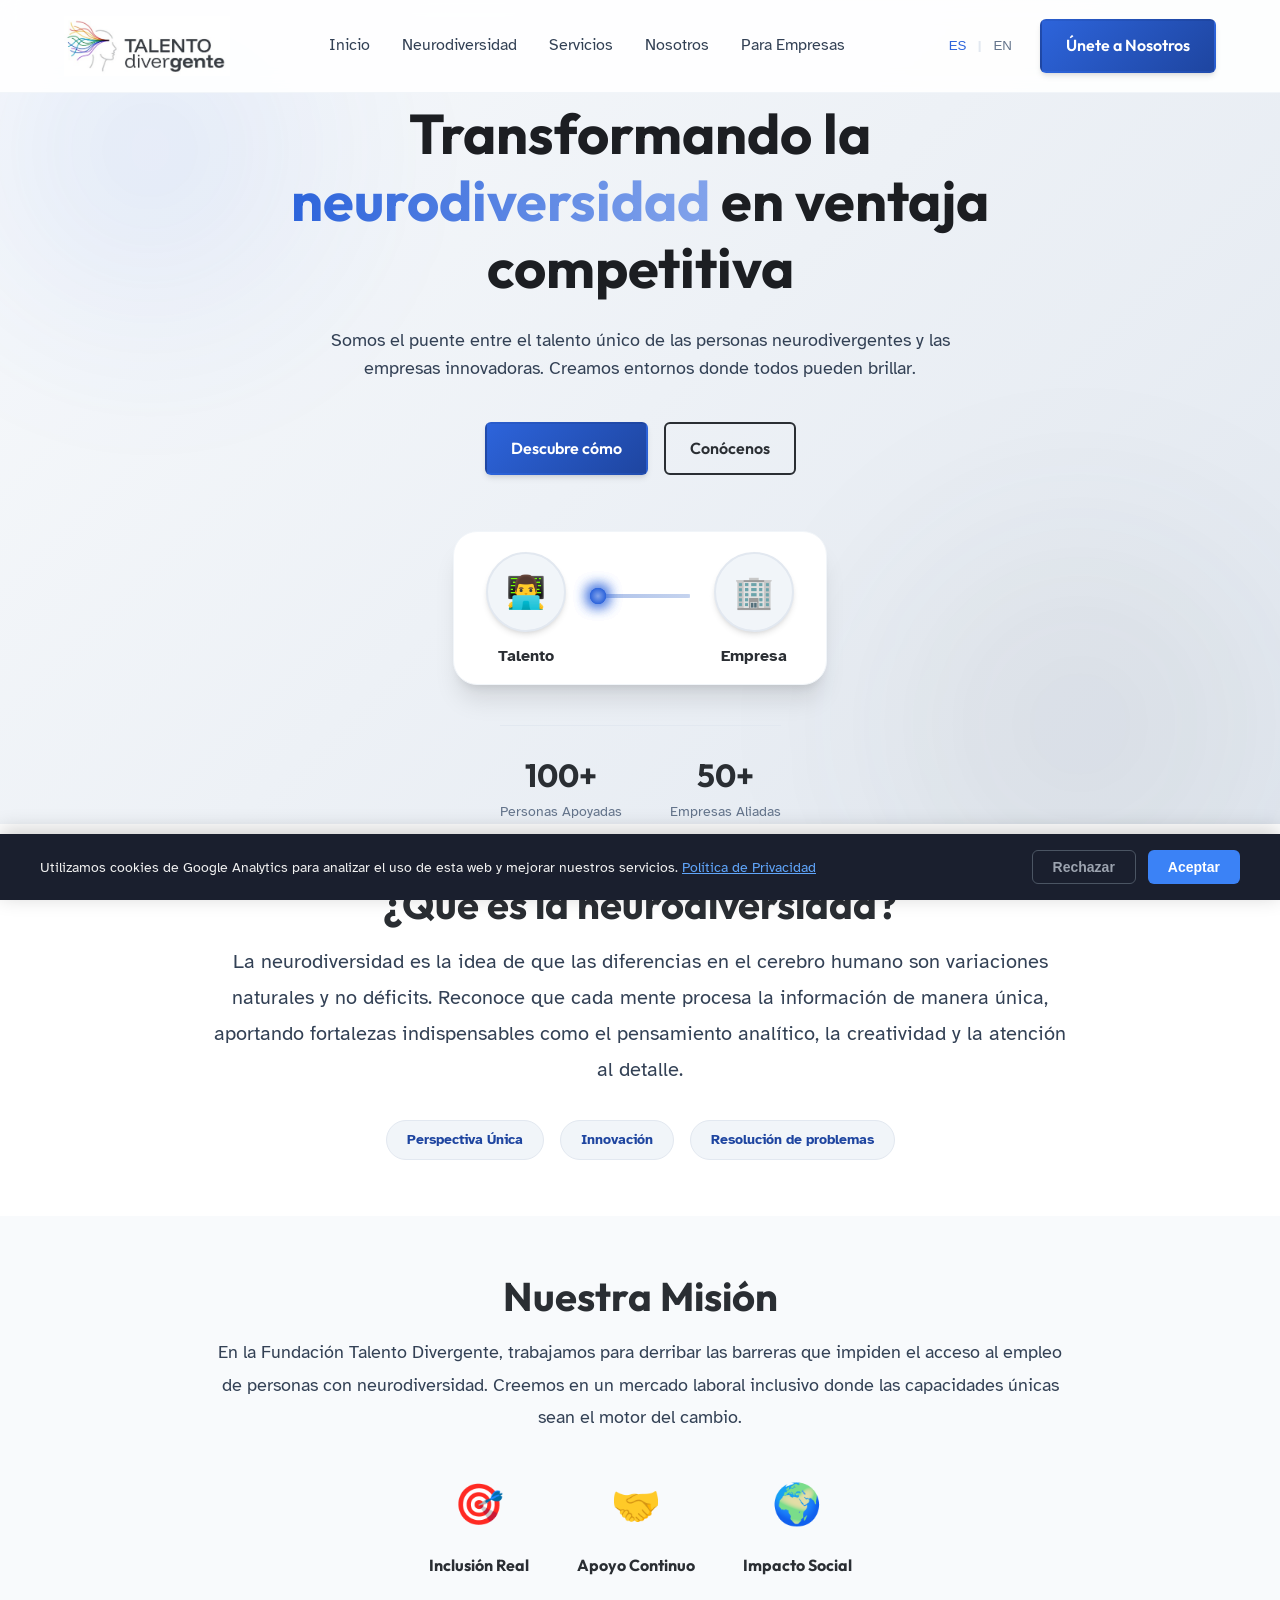
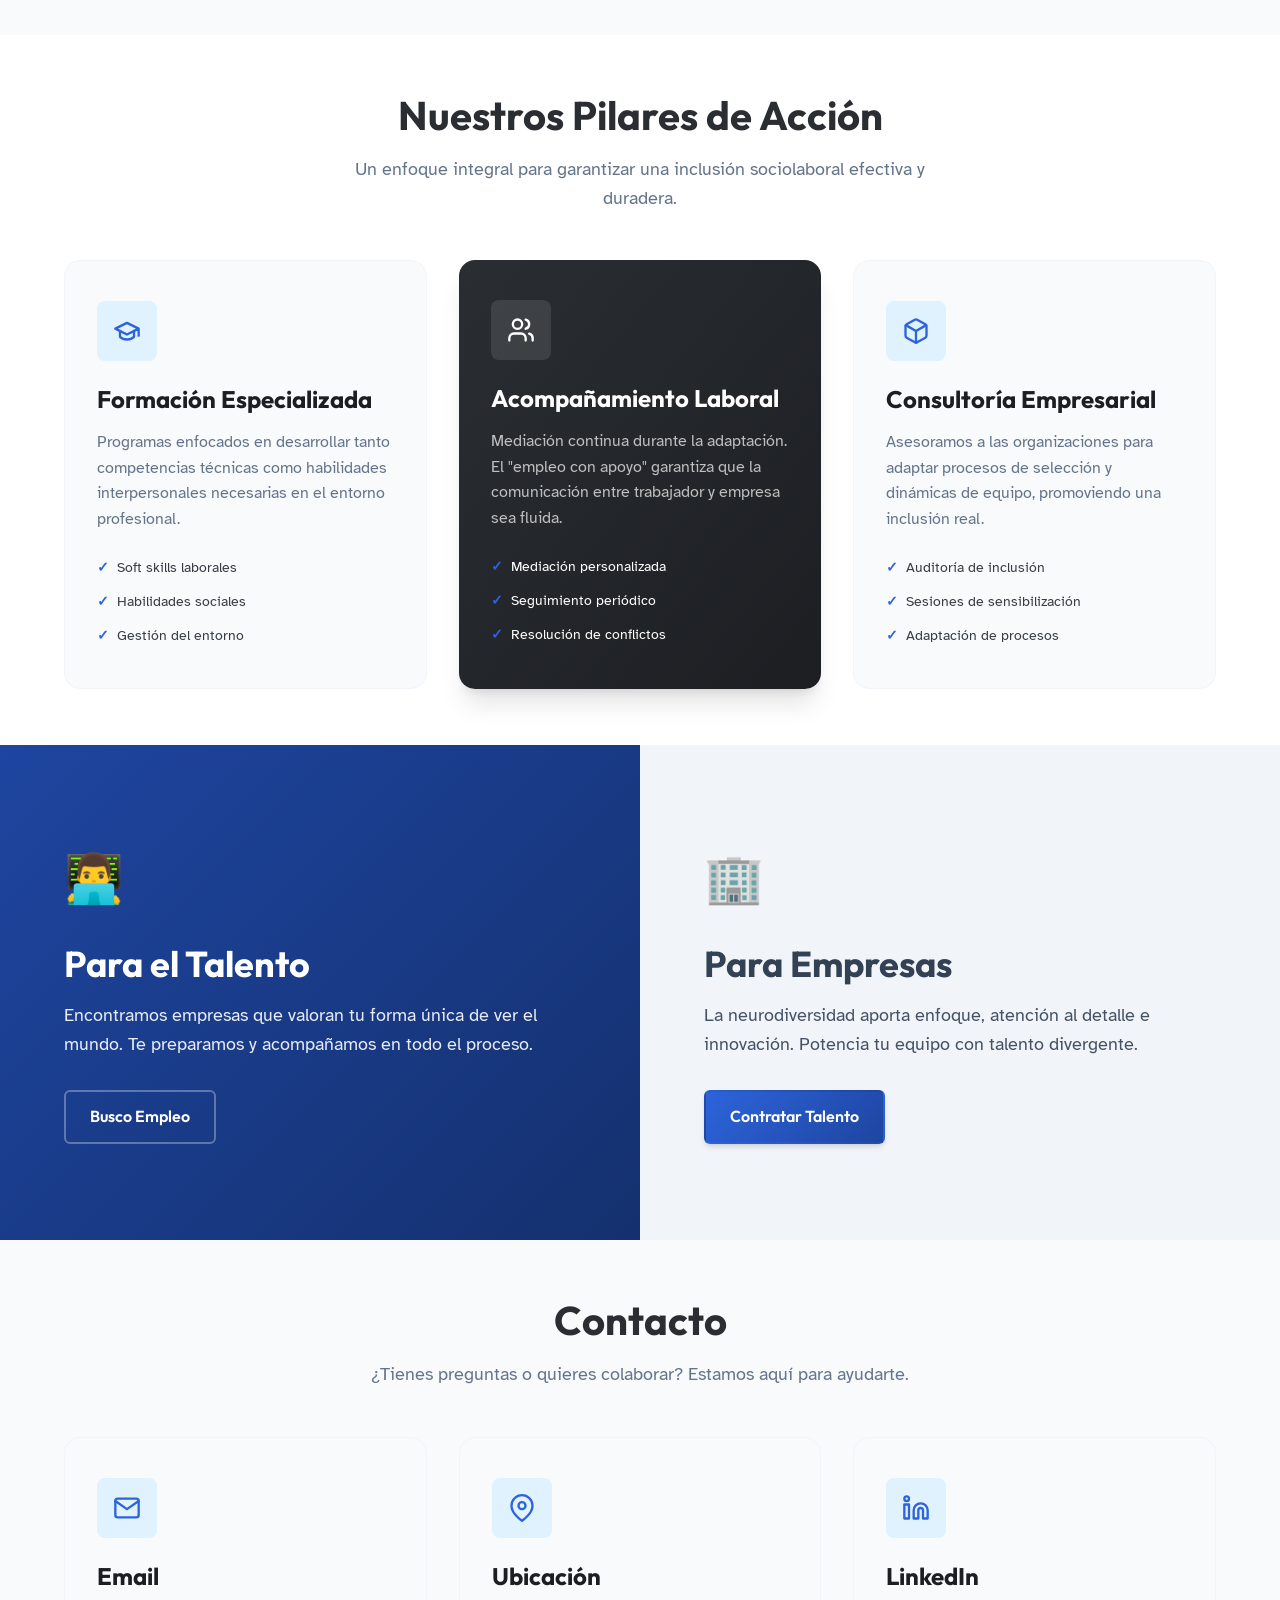
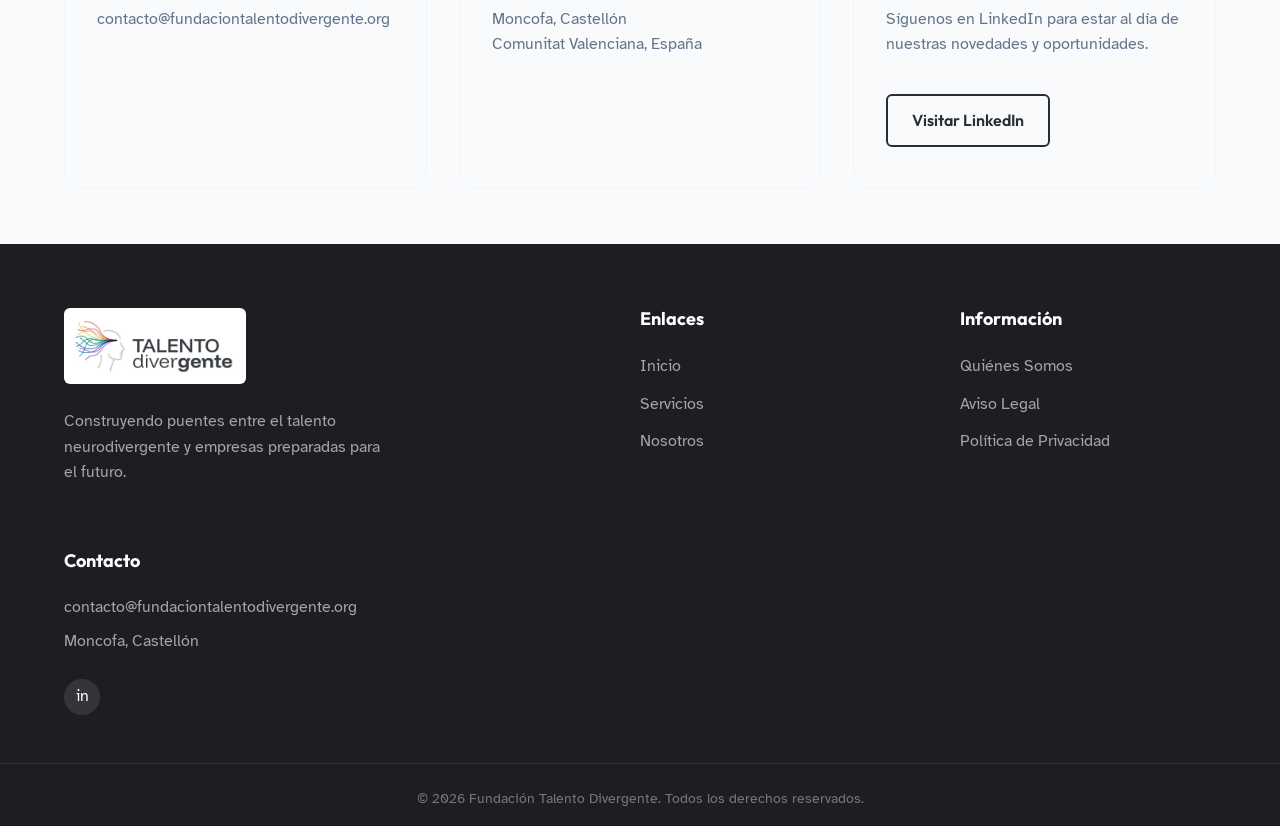
==== commit 27af07ab: "[WEB] Anadir boton LinkedIn en seccion contacto" ====
--- a/index.html
+++ b/index.html
@@ -145,7 +145,7 @@
             <div class="hero-visual-wrapper">
                 <div class="connection-visual">
                     <div class="node-talent">
-                        <div class="node-icon">📨‍💻</div>
+                        <div class="node-icon">👨‍💻</div>
                         <span data-i18n="node_talent">Talento</span>
                     </div>
                     <div class="connection-flow">
@@ -283,7 +283,7 @@
     <section class="dual-target section" id="empresas">
         <div class="container dual-target-container">
             <div class="split-content for-talent">
-                <div class="split-icon">📨‍💻</div>
+                <div class="split-icon">👨‍💻</div>
                 <h2 class="split-title" data-i18n="dual_talent_title">Para el Talento</h2>
                 <p class="split-desc" data-i18n="dual_talent_desc">Encontramos empresas que valoran tu forma única de ver el mundo. Te preparamos y acompañamos en todo el proceso.</p>
                 <a href="#contacto" class="btn btn-outline-light" data-i18n="dual_talent_btn">Busco Empleo</a>
@@ -331,6 +331,7 @@
                     </div>
                     <h3 class="service-title">LinkedIn</h3>
                     <p class="service-description" data-i18n="contact_linkedin_desc">Síguenos en LinkedIn para estar al día de nuestras novedades y oportunidades.</p>
+                    <a href="https://www.linkedin.com/company/fundaci%C3%B3n-talento-divergente/" target="_blank" rel="noopener" class="btn btn-outline" style="margin-top: 0.75rem;">Visitar LinkedIn</a>
                 </div>
             </div>
         </div>
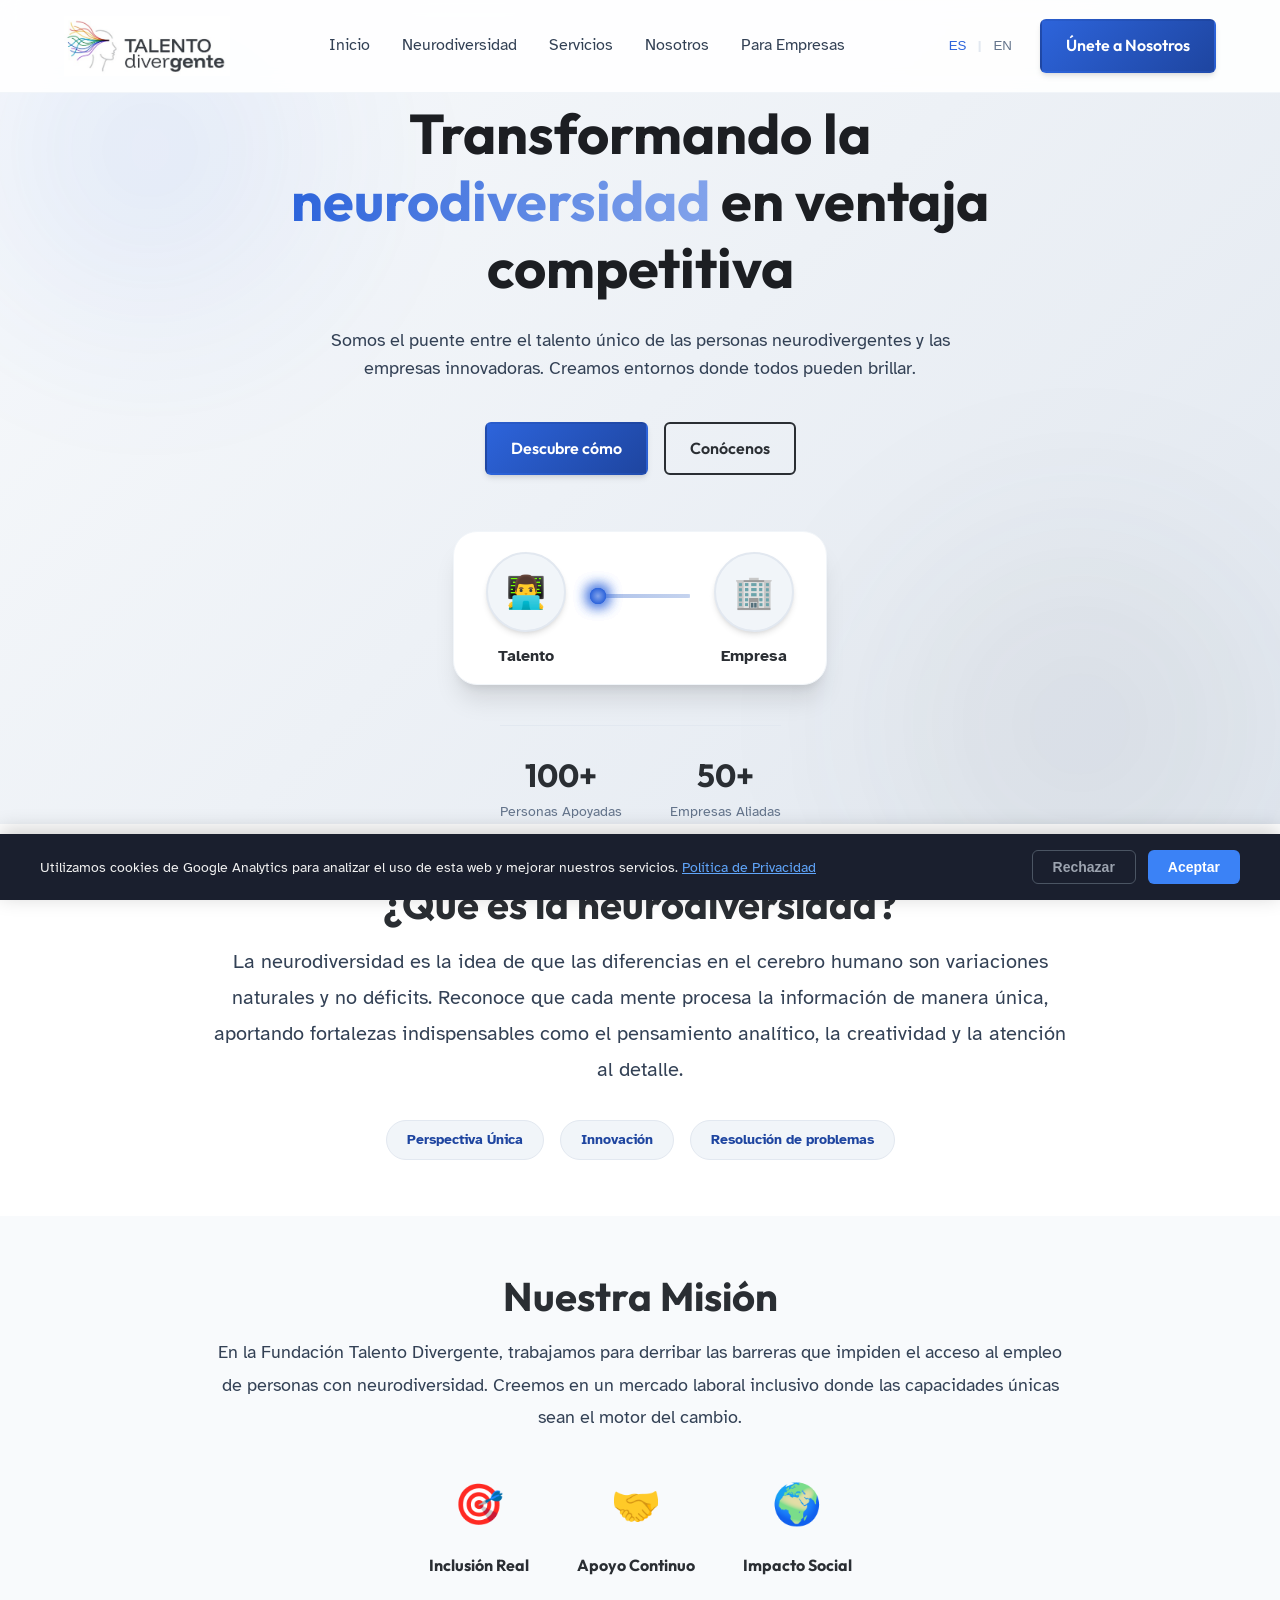
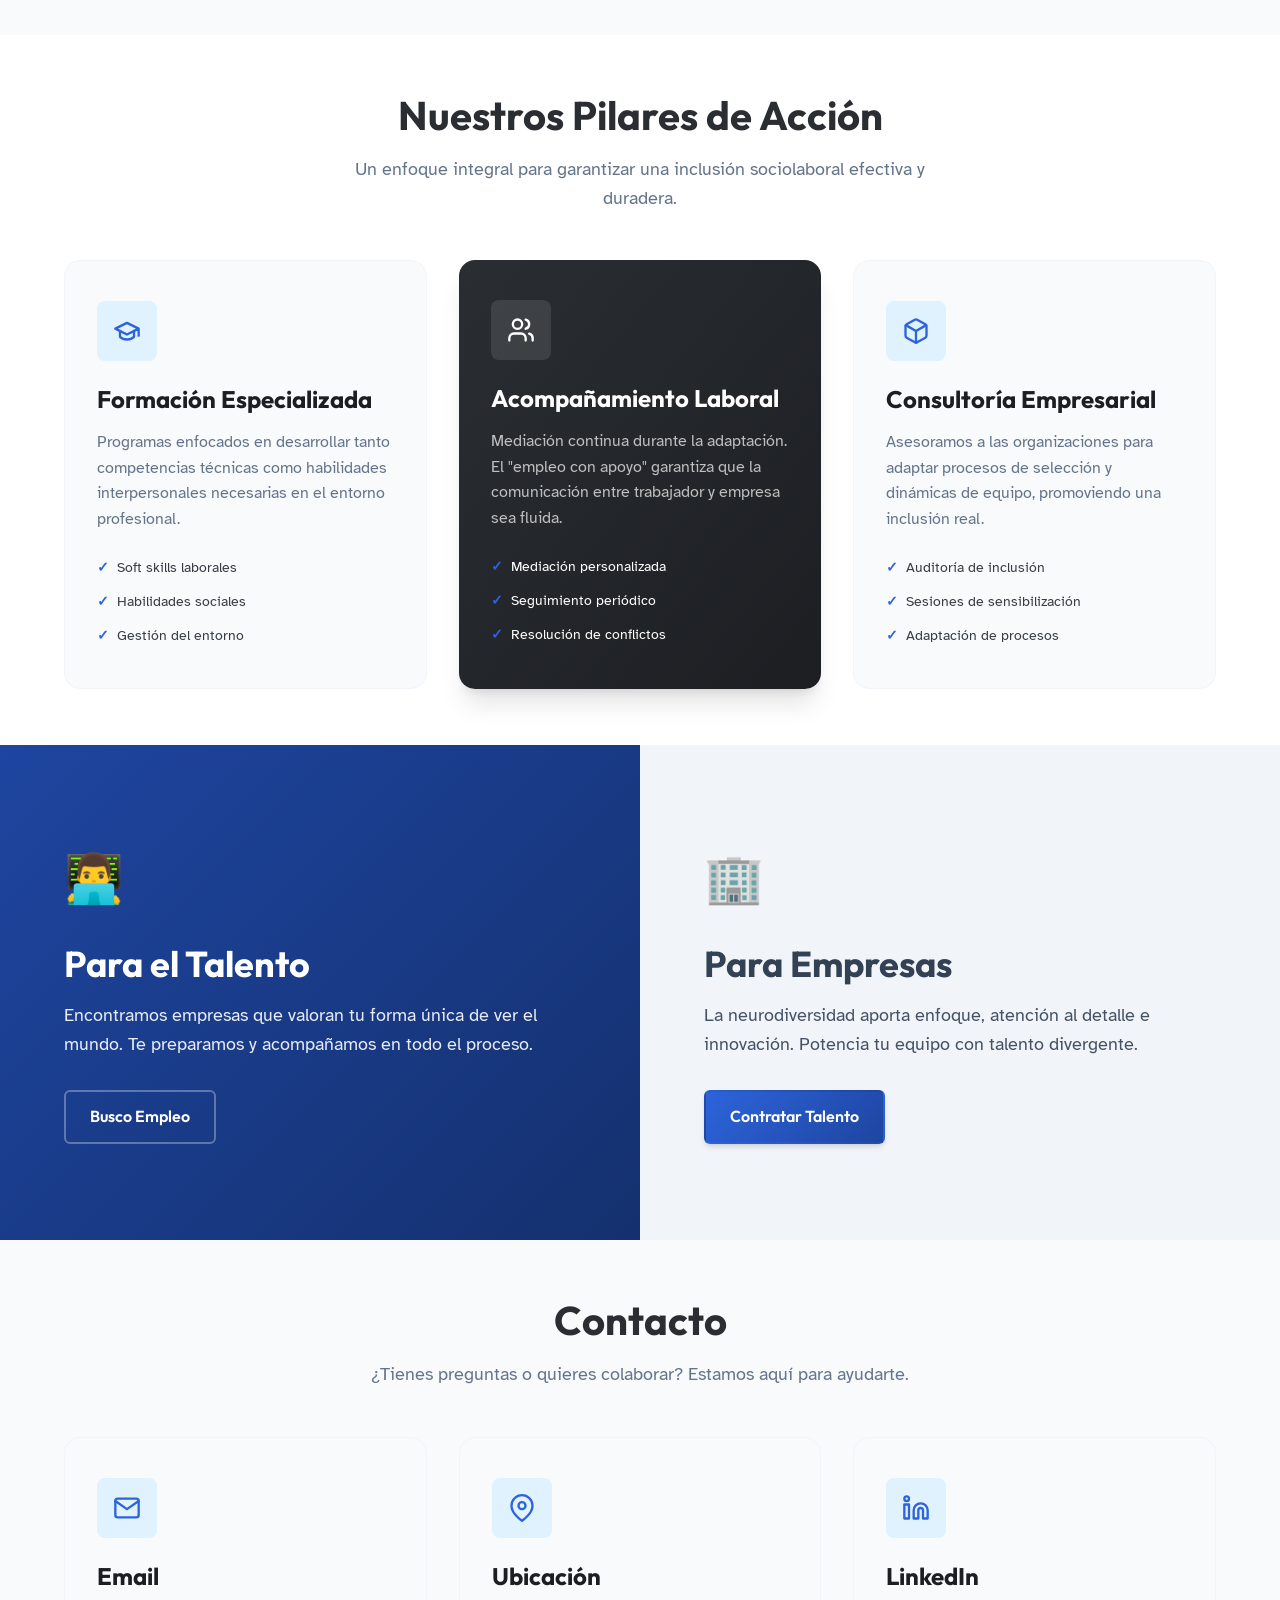
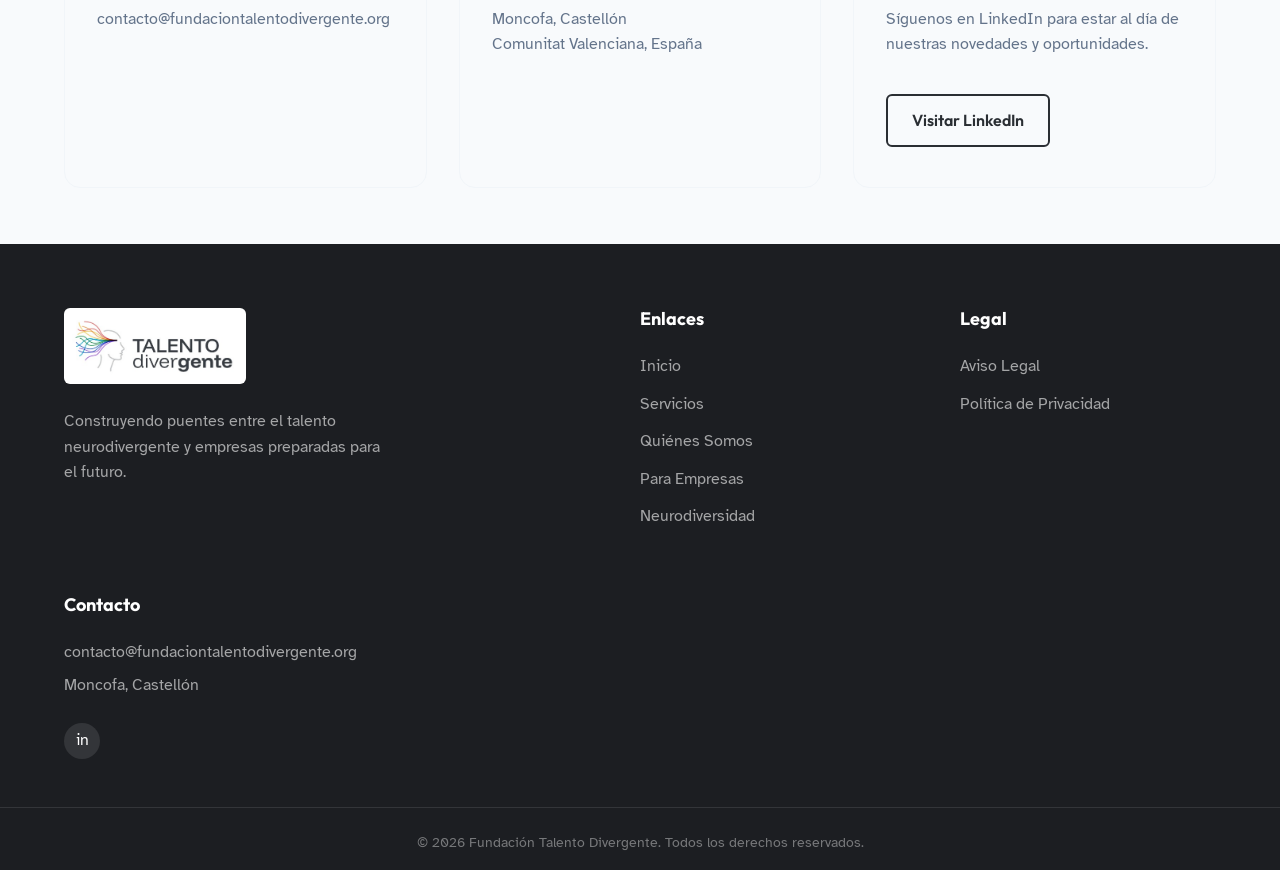
==== commit 1063d64b: "[WEB] Fix CSP, seguridad, SEO, JSON-LD y limpieza de codigo - Fix CRITICO: CSP ahora permite Google " ====
--- a/index.html
+++ b/index.html
@@ -6,7 +6,7 @@
     <meta charset="UTF-8">
     <meta name="viewport" content="width=device-width, initial-scale=1.0">
     <title data-i18n="head_title">Talento Divergente | Inclusión Laboral Neurodivergente</title>
-    <meta name="description" content="Fundación de la Comunitat Valenciana dedicada a la inclusión laboral efectiva de personas neurodivergentes. Conectamos talento autista, altas capacidades y perfiles neurodivergentes con empresas innovadoras.">
+    <meta name="description" content="Fundación valenciana de inclusión laboral neurodivergente. Conectamos talento autista y altas capacidades con empresas innovadoras.">
     <meta name="keywords" content="neurodiversidad, inclusión laboral, talento neurodivergente, autismo empleo, altas capacidades, fundación valenciana, empleo con apoyo, diversidad cognitiva, inclusión empresarial">
     <meta name="author" content="Fundación Talento Divergente">
     <meta name="robots" content="index, follow">
@@ -33,6 +33,7 @@
     <meta name="twitter:card" content="summary">
     <meta name="twitter:title" content="Talento Divergente | Inclusión Laboral Neurodivergente">
     <meta name="twitter:description" content="Fundación dedicada a la inclusión laboral efectiva de personas neurodivergentes en la Comunitat Valenciana.">
+    <meta name="twitter:image" content="https://fundaciontalentodivergente.org/assets/logo.png">
 
     <!-- JSON-LD Structured Data -->
     <script type="application/ld+json">
@@ -57,7 +58,13 @@
             "addressCountry": "ES"
         },
         "logo": "https://fundaciontalentodivergente.org/assets/logo.png",
-        "sameAs": []
+        "sameAs": ["https://www.linkedin.com/company/fundaci%C3%B3n-talento-divergente/"],
+        "contactPoint": {
+            "@type": "ContactPoint",
+            "email": "contacto@fundaciontalentodivergente.org",
+            "contactType": "customer service",
+            "availableLanguage": ["Spanish", "English"]
+        }
     }
     </script>
 
@@ -331,7 +338,7 @@
                     </div>
                     <h3 class="service-title">LinkedIn</h3>
                     <p class="service-description" data-i18n="contact_linkedin_desc">Síguenos en LinkedIn para estar al día de nuestras novedades y oportunidades.</p>
-                    <a href="https://www.linkedin.com/company/fundaci%C3%B3n-talento-divergente/" target="_blank" rel="noopener" class="btn btn-outline" style="margin-top: 0.75rem;">Visitar LinkedIn</a>
+                    <a href="https://www.linkedin.com/company/fundaci%C3%B3n-talento-divergente/" target="_blank" rel="noopener" class="btn btn-outline linkedin-cta-btn">Visitar LinkedIn</a>
                 </div>
             </div>
         </div>
@@ -340,7 +347,7 @@
     <footer class="footer">
         <div class="container footer-container">
             <div class="footer-brand">
-                <a href="#" class="logo footer-logo">
+                <a href="index.html" class="logo footer-logo">
                     <img src="assets/logo.png" alt="Talento Divergente" class="logo-img">
                 </a>
                 <p class="footer-text" data-i18n="footer_desc">
@@ -351,18 +358,19 @@
             <div class="footer-links-group">
                 <h4 class="footer-heading" data-i18n="footer_links_title">Enlaces</h4>
                 <ul>
-                    <li><a href="#inicio" data-i18n="nav_start">Inicio</a></li>
-                    <li><a href="#servicios" data-i18n="nav_services">Servicios</a></li>
-                    <li><a href="#nosotros" data-i18n="nav_about">Nosotros</a></li>
+                    <li><a href="index.html" data-i18n="nav_start">Inicio</a></li>
+                    <li><a href="servicios.html" data-i18n="nav_services">Servicios</a></li>
+                    <li><a href="quienes-somos.html" data-i18n="nav_about">Quiénes Somos</a></li>
+                    <li><a href="empresas.html">Para Empresas</a></li>
+                    <li><a href="neurodiversidad.html">Neurodiversidad</a></li>
                 </ul>
             </div>
 
             <div class="footer-links-group">
-                <h4 class="footer-heading" data-i18n="footer_legal_title">Información</h4>
+                <h4 class="footer-heading" data-i18n="footer_legal_title">Legal</h4>
                 <ul>
-                    <li><a href="quienes-somos.html" data-i18n="footer_about_us">Quiénes Somos</a></li>
-                    <li><a href="aviso-legal.html" data-i18n="footer_legal_notice">Aviso Legal</a></li>
-                    <li><a href="politica-privacidad.html" data-i18n="footer_privacy_policy">Política de Privacidad</a></li>
+                    <li><a href="aviso-legal.html">Aviso Legal</a></li>
+                    <li><a href="politica-privacidad.html">Política de Privacidad</a></li>
                 </ul>
             </div>
 
--- a/css/styles.css
+++ b/css/styles.css
@@ -1449,4 +1449,31 @@
     .service-detail-grid {
         grid-template-columns: 1fr;
     }
+}
+
+/* LinkedIn CTA button in contact section */
+.linkedin-cta-btn {
+    margin-top: 0.75rem;
+}
+
+/* Emoji icon in service cards */
+.emoji-icon {
+    font-size: 1.5rem;
+}
+
+/* Legal page last-update note */
+.legal-update {
+    margin-top: 2rem;
+    color: var(--clr-text-muted);
+    font-size: 0.875rem;
+}
+
+/* 2-column stats grid variant */
+.stats-grid-2col {
+    grid-template-columns: repeat(2, 1fr);
+}
+
+/* Spacing utility */
+.mt-2 {
+    margin-top: 2rem;
 }
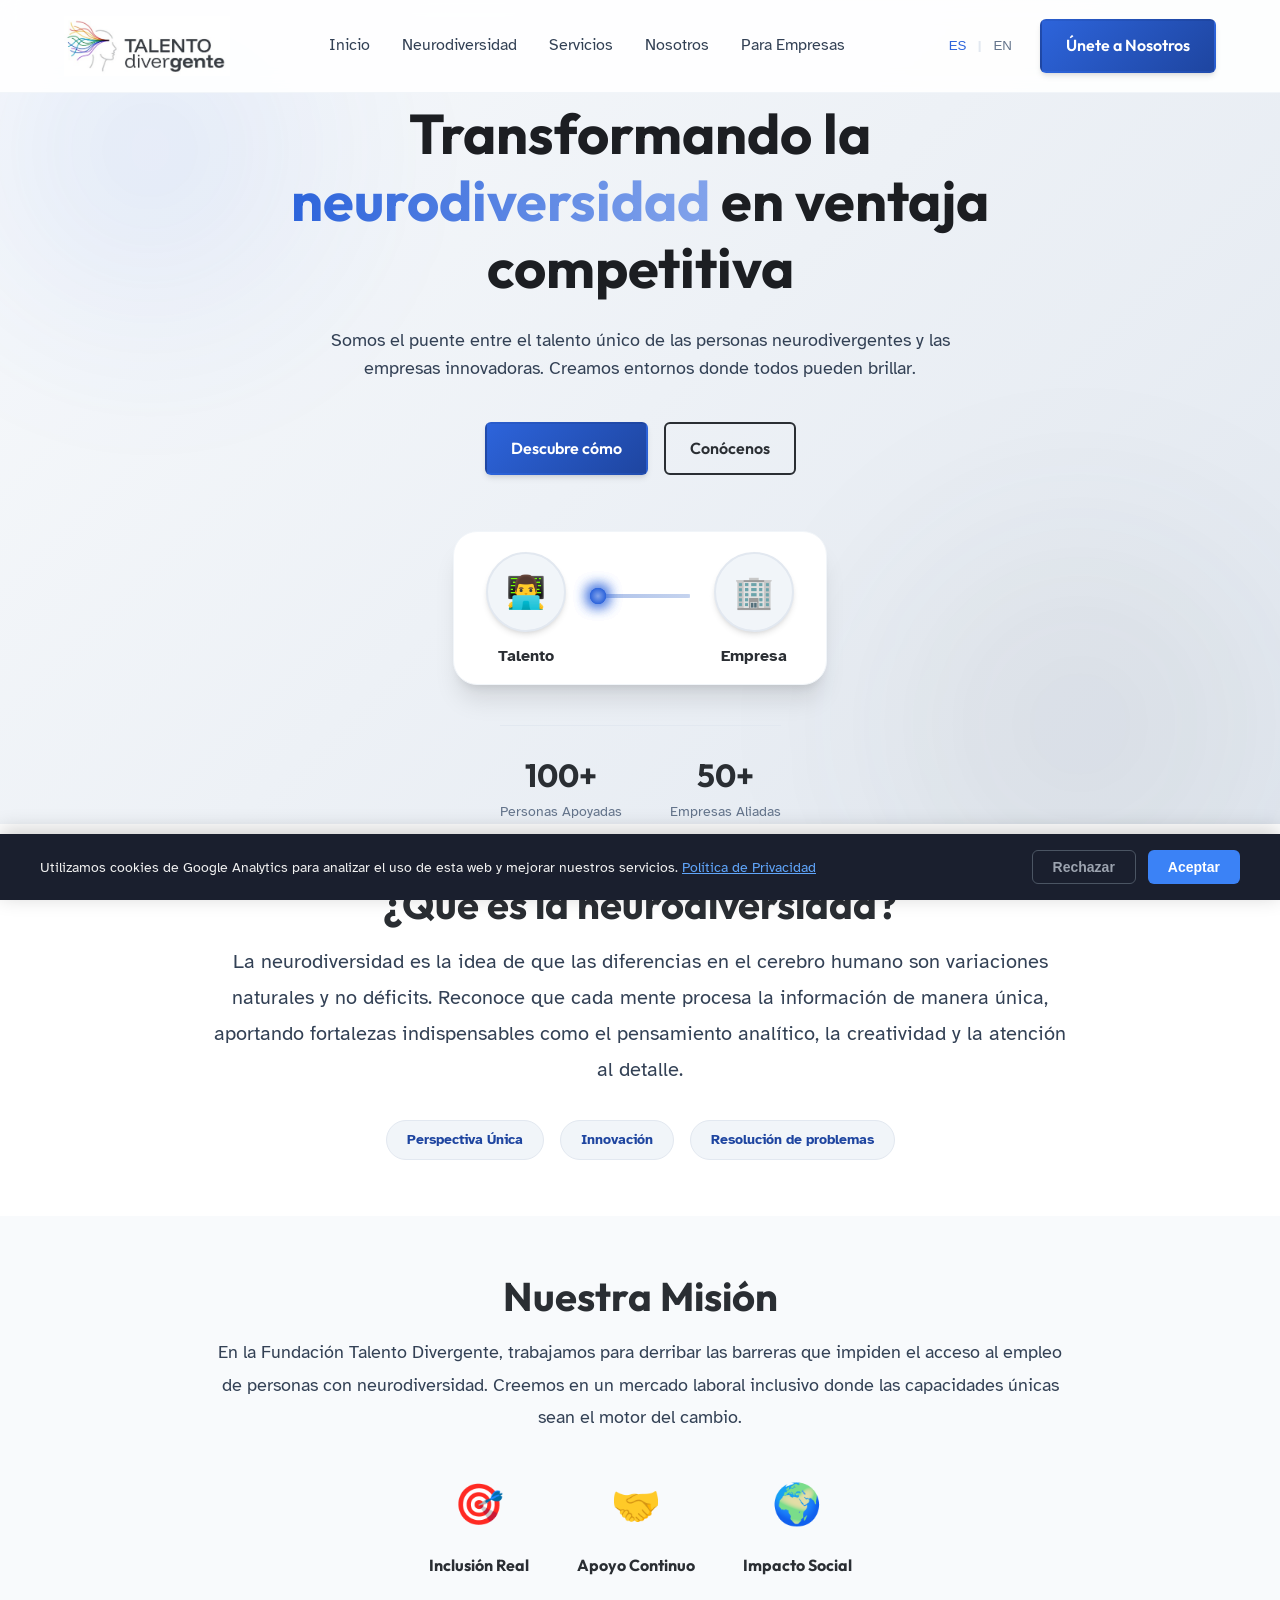
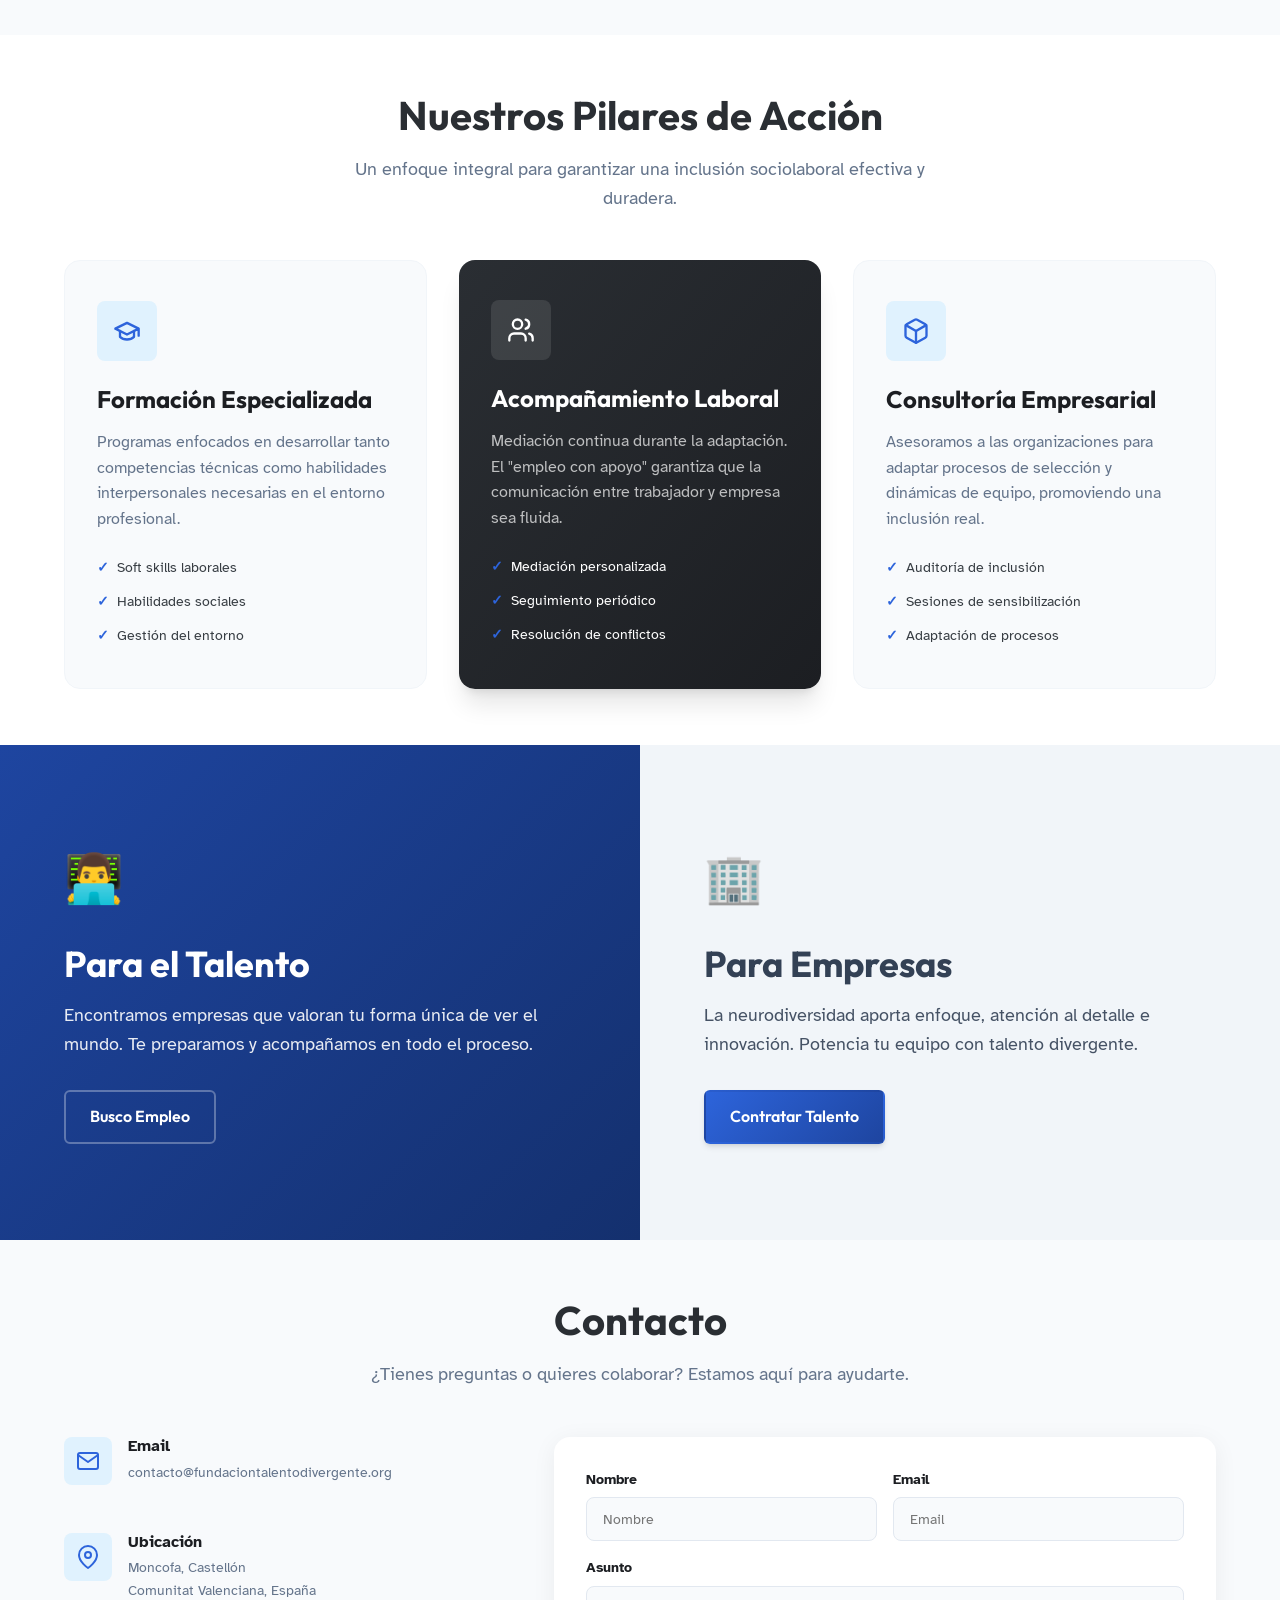
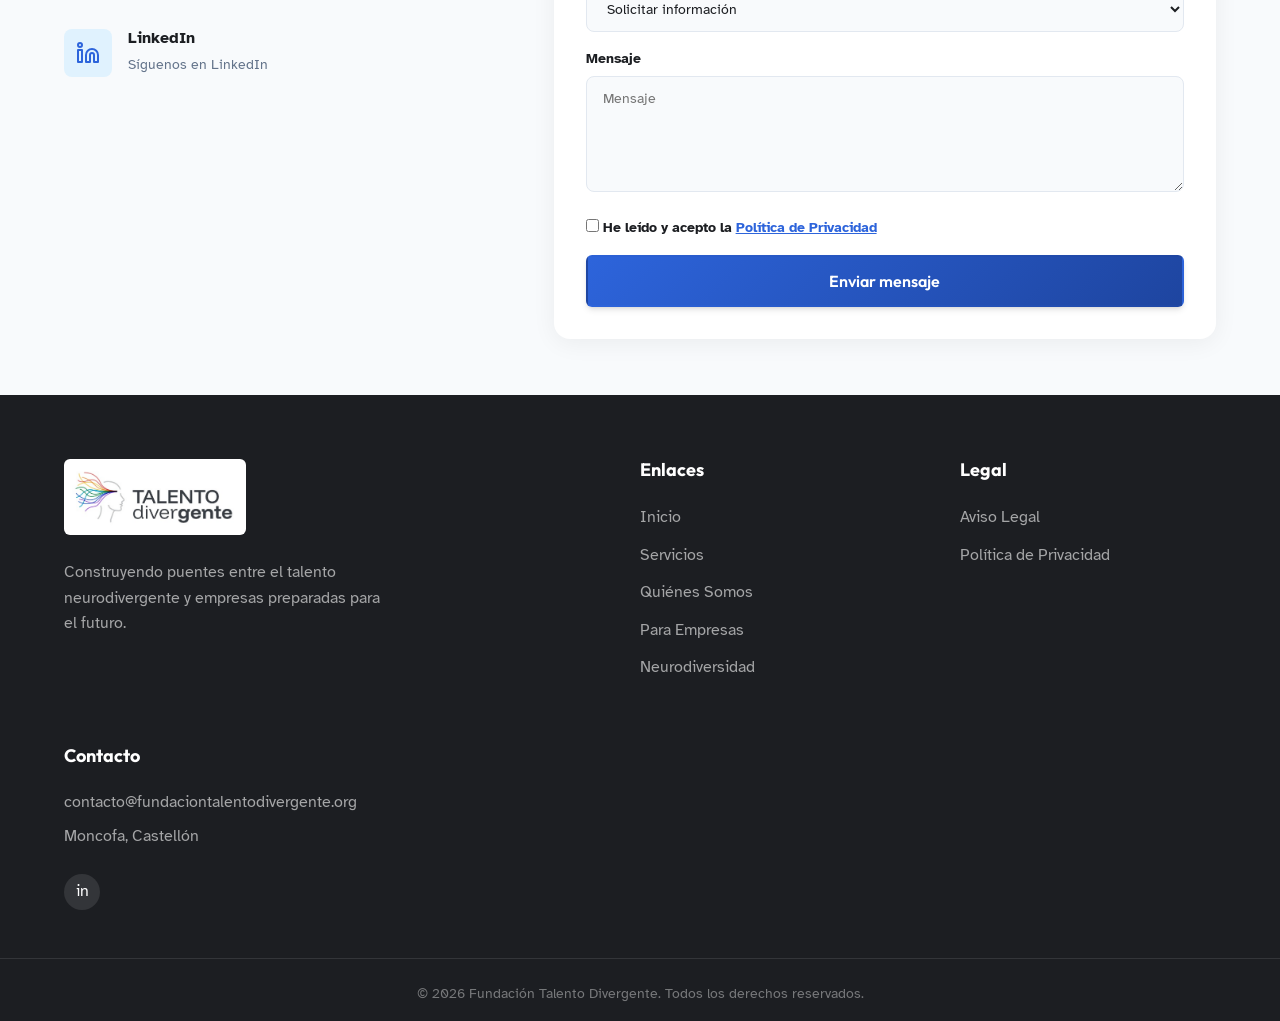
==== commit 321cb582: "[WEB] i18n completo, formulario de contacto, selector idioma en subpaginas - Traducciones ES/EN comp" ====
--- a/index.html
+++ b/index.html
@@ -313,32 +313,73 @@
                 <p class="section-subtitle" data-i18n="contact_subtitle">¿Tienes preguntas o quieres colaborar? Estamos aquí para ayudarte.</p>
             </div>
 
-            <div class="services-grid">
-                <div class="service-card">
-                    <div class="service-icon">
-                        <svg xmlns="http://www.w3.org/2000/svg" width="28" height="28" viewBox="0 0 24 24" fill="none" stroke="currentColor" stroke-width="2" stroke-linecap="round" stroke-linejoin="round"><path d="M4 4h16c1.1 0 2 .9 2 2v12c0 1.1-.9 2-2 2H4c-1.1 0-2-.9-2-2V6c0-1.1.9-2 2-2z"/><polyline points="22,6 12,13 2,6"/></svg>
-                    </div>
-                    <h3 class="service-title" data-i18n="contact_email_title">Email</h3>
-                    <p class="service-description">
-                        <a href="mailto:contacto@fundaciontalentodivergente.org">contacto@fundaciontalentodivergente.org</a>
-                    </p>
-                </div>
-
-                <div class="service-card">
-                    <div class="service-icon">
-                        <svg xmlns="http://www.w3.org/2000/svg" width="28" height="28" viewBox="0 0 24 24" fill="none" stroke="currentColor" stroke-width="2" stroke-linecap="round" stroke-linejoin="round"><path d="M21 10c0 7-9 13-9 13s-9-6-9-13a9 9 0 0 1 18 0z"/><circle cx="12" cy="10" r="3"/></svg>
-                    </div>
-                    <h3 class="service-title" data-i18n="contact_location_title">Ubicación</h3>
-                    <p class="service-description" data-i18n="contact_location_desc">Moncofa, Castellón<br>Comunitat Valenciana, España</p>
-                </div>
-
-                <div class="service-card">
-                    <div class="service-icon">
-                        <svg xmlns="http://www.w3.org/2000/svg" width="28" height="28" viewBox="0 0 24 24" fill="none" stroke="currentColor" stroke-width="2" stroke-linecap="round" stroke-linejoin="round"><path d="M16 8a6 6 0 0 1 6 6v7h-4v-7a2 2 0 0 0-2-2 2 2 0 0 0-2 2v7h-4v-7a6 6 0 0 1 6-6z"/><rect x="2" y="9" width="4" height="12"/><circle cx="4" cy="4" r="2"/></svg>
-                    </div>
-                    <h3 class="service-title">LinkedIn</h3>
-                    <p class="service-description" data-i18n="contact_linkedin_desc">Síguenos en LinkedIn para estar al día de nuestras novedades y oportunidades.</p>
-                    <a href="https://www.linkedin.com/company/fundaci%C3%B3n-talento-divergente/" target="_blank" rel="noopener" class="btn btn-outline linkedin-cta-btn">Visitar LinkedIn</a>
+            <div class="contact-grid">
+                <!-- Contact Info -->
+                <div class="contact-info">
+                    <div class="contact-info-item">
+                        <div class="service-icon">
+                            <svg xmlns="http://www.w3.org/2000/svg" width="24" height="24" viewBox="0 0 24 24" fill="none" stroke="currentColor" stroke-width="2" stroke-linecap="round" stroke-linejoin="round"><path d="M4 4h16c1.1 0 2 .9 2 2v12c0 1.1-.9 2-2 2H4c-1.1 0-2-.9-2-2V6c0-1.1.9-2 2-2z"/><polyline points="22,6 12,13 2,6"/></svg>
+                        </div>
+                        <div>
+                            <h3 data-i18n="contact_email_title">Email</h3>
+                            <a href="mailto:contacto@fundaciontalentodivergente.org">contacto@fundaciontalentodivergente.org</a>
+                        </div>
+                    </div>
+                    <div class="contact-info-item">
+                        <div class="service-icon">
+                            <svg xmlns="http://www.w3.org/2000/svg" width="24" height="24" viewBox="0 0 24 24" fill="none" stroke="currentColor" stroke-width="2" stroke-linecap="round" stroke-linejoin="round"><path d="M21 10c0 7-9 13-9 13s-9-6-9-13a9 9 0 0 1 18 0z"/><circle cx="12" cy="10" r="3"/></svg>
+                        </div>
+                        <div>
+                            <h3 data-i18n="contact_location_title">Ubicación</h3>
+                            <p data-i18n="contact_location_desc">Moncofa, Castellón<br>Comunitat Valenciana, España</p>
+                        </div>
+                    </div>
+                    <div class="contact-info-item">
+                        <div class="service-icon">
+                            <svg xmlns="http://www.w3.org/2000/svg" width="24" height="24" viewBox="0 0 24 24" fill="none" stroke="currentColor" stroke-width="2" stroke-linecap="round" stroke-linejoin="round"><path d="M16 8a6 6 0 0 1 6 6v7h-4v-7a2 2 0 0 0-2-2 2 2 0 0 0-2 2v7h-4v-7a6 6 0 0 1 6-6z"/><rect x="2" y="9" width="4" height="12"/><circle cx="4" cy="4" r="2"/></svg>
+                        </div>
+                        <div>
+                            <h3>LinkedIn</h3>
+                            <a href="https://www.linkedin.com/company/fundaci%C3%B3n-talento-divergente/" target="_blank" rel="noopener" data-i18n="contact_linkedin_desc">Síguenos en LinkedIn</a>
+                        </div>
+                    </div>
+                </div>
+
+                <!-- Contact Form -->
+                <div class="contact-form-wrapper">
+                    <form id="contact-form" class="contact-form">
+                        <div class="form-row">
+                            <div class="form-group">
+                                <label for="contact-name" data-i18n="contact_form_name">Nombre</label>
+                                <input type="text" id="contact-name" name="name" placeholder="Nombre" required>
+                            </div>
+                            <div class="form-group">
+                                <label for="contact-email" data-i18n="contact_form_email">Email</label>
+                                <input type="email" id="contact-email" name="email" placeholder="Email" required>
+                            </div>
+                        </div>
+                        <div class="form-group">
+                            <label for="contact-subject" data-i18n="contact_form_subject">Asunto</label>
+                            <select id="contact-subject" name="subject" required>
+                                <option value="Solicitar información" data-i18n="contact_form_subject_info">Solicitar información</option>
+                                <option value="Busco empleo" data-i18n="contact_form_subject_talent">Busco empleo</option>
+                                <option value="Propuesta de colaboración" data-i18n="contact_form_subject_collab">Propuesta de colaboración</option>
+                                <option value="Otro" data-i18n="contact_form_subject_other">Otro</option>
+                            </select>
+                        </div>
+                        <div class="form-group">
+                            <label for="contact-message" data-i18n="contact_form_message">Mensaje</label>
+                            <textarea id="contact-message" name="message" rows="5" placeholder="Mensaje" required></textarea>
+                        </div>
+                        <div class="form-group form-privacy">
+                            <label class="checkbox-label">
+                                <input type="checkbox" name="privacy" required>
+                                <span class="privacy-label" data-i18n="contact_form_privacy">He leído y acepto la <a href="politica-privacidad.html">Política de Privacidad</a></span>
+                            </label>
+                        </div>
+                        <button type="submit" class="btn btn-primary" data-i18n="contact_form_submit">Enviar mensaje</button>
+                        <div id="form-status" class="form-status"></div>
+                    </form>
                 </div>
             </div>
         </div>
--- a/css/styles.css
+++ b/css/styles.css
@@ -1456,6 +1456,210 @@
     margin-top: 0.75rem;
 }
 
+/* ========================================
+   CONTACT FORM
+   ======================================== */
+.contact-grid {
+    display: grid;
+    grid-template-columns: 1fr 1.5fr;
+    gap: 3rem;
+    align-items: start;
+}
+
+.contact-info {
+    display: flex;
+    flex-direction: column;
+    gap: 1.5rem;
+}
+
+.contact-info-item {
+    display: flex;
+    align-items: flex-start;
+    gap: 1rem;
+}
+
+.contact-info-item .service-icon {
+    flex-shrink: 0;
+    width: 48px;
+    height: 48px;
+}
+
+.contact-info-item h3 {
+    font-family: var(--ff-heading);
+    font-size: 1rem;
+    font-weight: 600;
+    margin-bottom: 0.25rem;
+    color: var(--clr-anthracite-900);
+}
+
+.contact-info-item a,
+.contact-info-item p {
+    font-size: 0.9rem;
+    color: var(--clr-text-muted);
+    text-decoration: none;
+}
+
+.contact-info-item a:hover {
+    color: var(--clr-ocean-500);
+}
+
+.contact-form-wrapper {
+    background: var(--clr-white);
+    border-radius: 16px;
+    padding: 2rem;
+    box-shadow: 0 4px 24px rgba(0, 0, 0, 0.06);
+}
+
+.contact-form .form-row {
+    display: grid;
+    grid-template-columns: 1fr 1fr;
+    gap: 1rem;
+}
+
+.contact-form .form-group {
+    margin-bottom: 1rem;
+}
+
+.contact-form label {
+    display: block;
+    font-size: 0.875rem;
+    font-weight: 600;
+    color: var(--clr-anthracite-900);
+    margin-bottom: 0.375rem;
+    font-family: var(--ff-heading);
+}
+
+.contact-form input,
+.contact-form select,
+.contact-form textarea {
+    width: 100%;
+    padding: 0.75rem 1rem;
+    border: 1px solid var(--clr-light-300);
+    border-radius: 8px;
+    font-family: var(--ff-body);
+    font-size: 0.9rem;
+    color: var(--clr-anthracite-900);
+    background: var(--clr-light-100);
+    transition: border-color 0.2s, box-shadow 0.2s;
+    box-sizing: border-box;
+}
+
+.contact-form input:focus,
+.contact-form select:focus,
+.contact-form textarea:focus {
+    outline: none;
+    border-color: var(--clr-ocean-500);
+    box-shadow: 0 0 0 3px rgba(45, 100, 219, 0.1);
+}
+
+.contact-form textarea {
+    resize: vertical;
+    min-height: 100px;
+}
+
+.contact-form select {
+    cursor: pointer;
+    appearance: auto;
+}
+
+.form-privacy {
+    margin-bottom: 1.25rem;
+}
+
+.checkbox-label {
+    display: flex;
+    align-items: flex-start;
+    gap: 0.5rem;
+    font-size: 0.85rem;
+    color: var(--clr-text-muted);
+    cursor: pointer;
+}
+
+.checkbox-label input[type="checkbox"] {
+    width: auto;
+    margin-top: 0.15rem;
+    flex-shrink: 0;
+}
+
+.privacy-label a {
+    color: var(--clr-ocean-500);
+    text-decoration: underline;
+}
+
+.contact-form button[type="submit"] {
+    width: 100%;
+    padding: 0.875rem;
+    font-size: 1rem;
+    cursor: pointer;
+}
+
+.form-status {
+    margin-top: 1rem;
+    padding: 0.75rem 1rem;
+    border-radius: 8px;
+    font-size: 0.875rem;
+    display: none;
+}
+
+.form-status.success {
+    display: block;
+    background: #ecfdf5;
+    color: #065f46;
+    border: 1px solid #a7f3d0;
+}
+
+.form-status.error {
+    display: block;
+    background: #fef2f2;
+    color: #991b1b;
+    border: 1px solid #fecaca;
+}
+
+@media (max-width: 768px) {
+    .contact-grid {
+        grid-template-columns: 1fr;
+        gap: 2rem;
+    }
+
+    .contact-form .form-row {
+        grid-template-columns: 1fr;
+    }
+
+    .contact-form-wrapper {
+        padding: 1.5rem;
+    }
+}
+
+/* Language switcher for subpages */
+.subpage-lang-switcher {
+    display: flex;
+    align-items: center;
+    gap: 0.25rem;
+    margin-right: 1rem;
+}
+
+.subpage-lang-switcher .lang-btn {
+    background: none;
+    border: none;
+    font-size: 0.8rem;
+    font-weight: 600;
+    color: var(--clr-text-muted);
+    cursor: pointer;
+    padding: 0.25rem 0.5rem;
+    border-radius: 4px;
+    font-family: var(--ff-heading);
+    transition: color 0.2s, background 0.2s;
+}
+
+.subpage-lang-switcher .lang-btn.active {
+    color: var(--clr-ocean-500);
+    background: rgba(45, 100, 219, 0.08);
+}
+
+.subpage-lang-switcher .lang-btn:hover:not(.active) {
+    color: var(--clr-anthracite-900);
+}
+
 /* Emoji icon in service cards */
 .emoji-icon {
     font-size: 1.5rem;
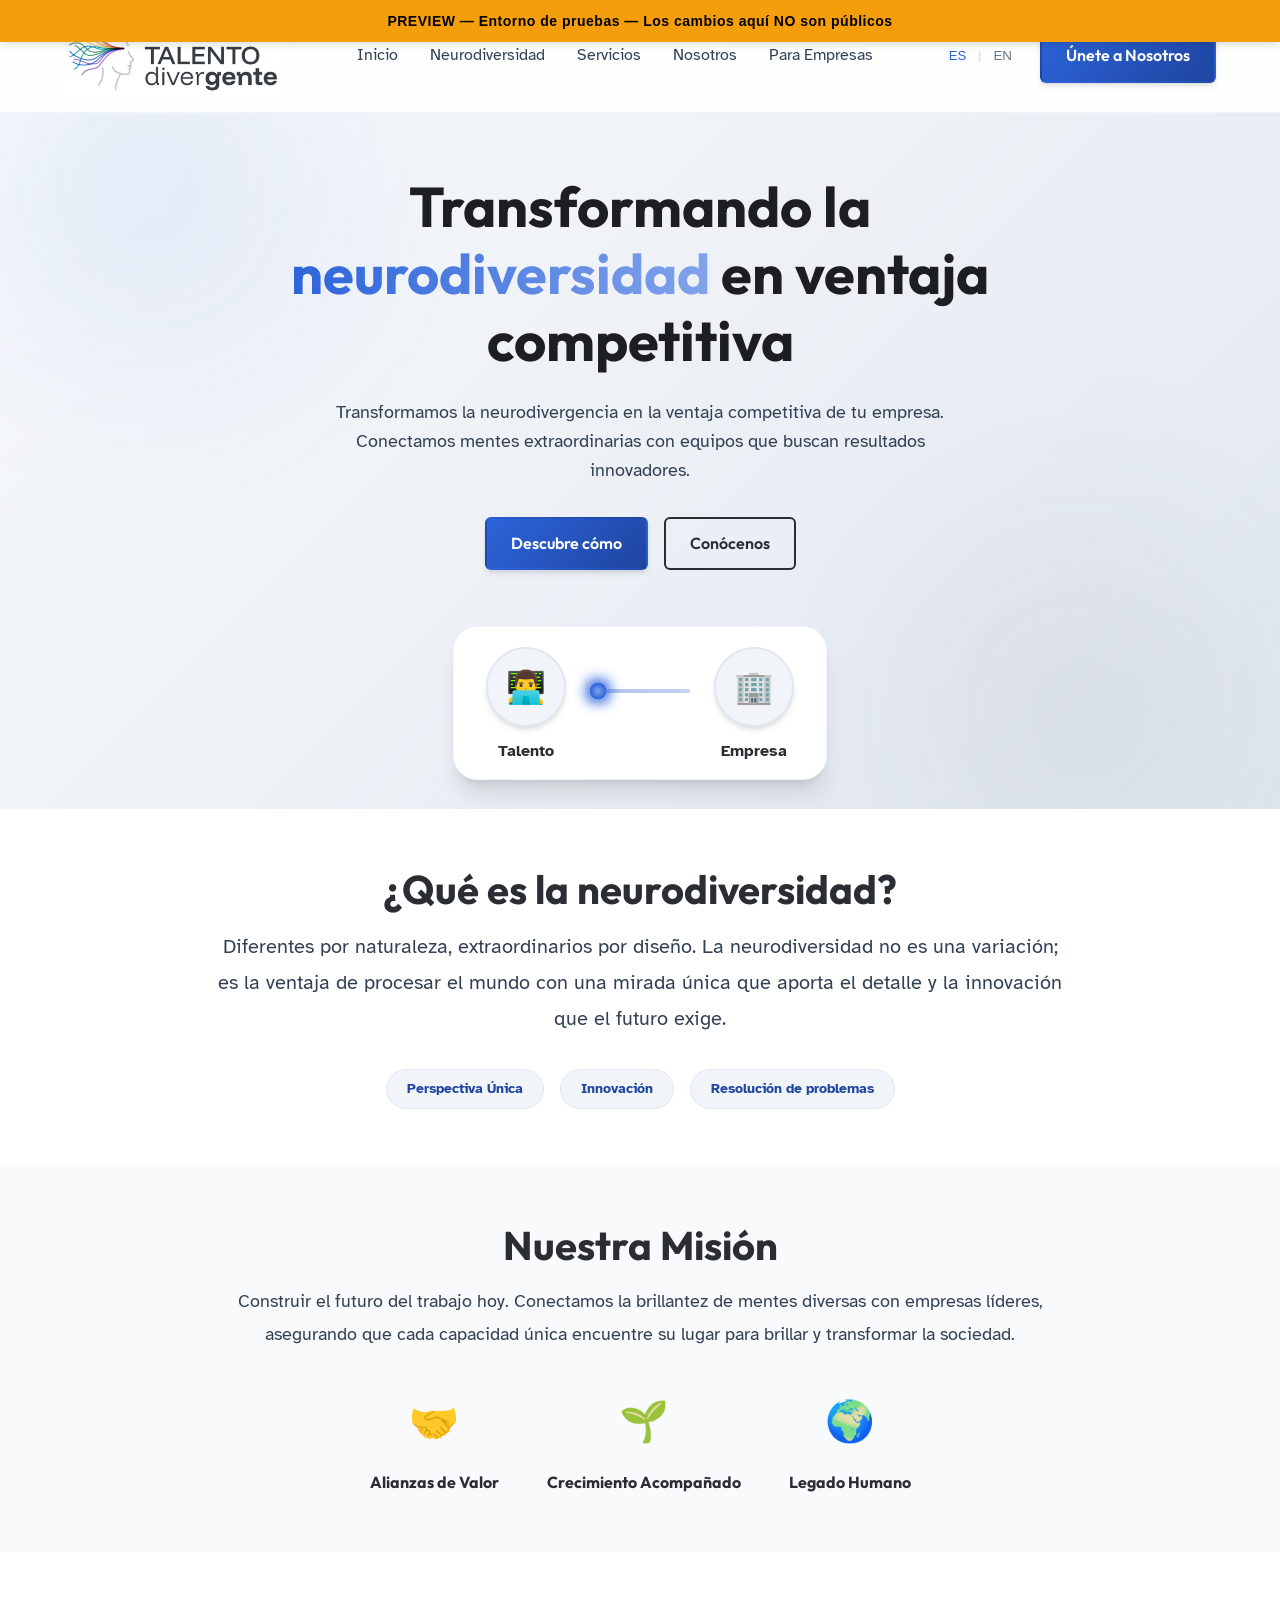
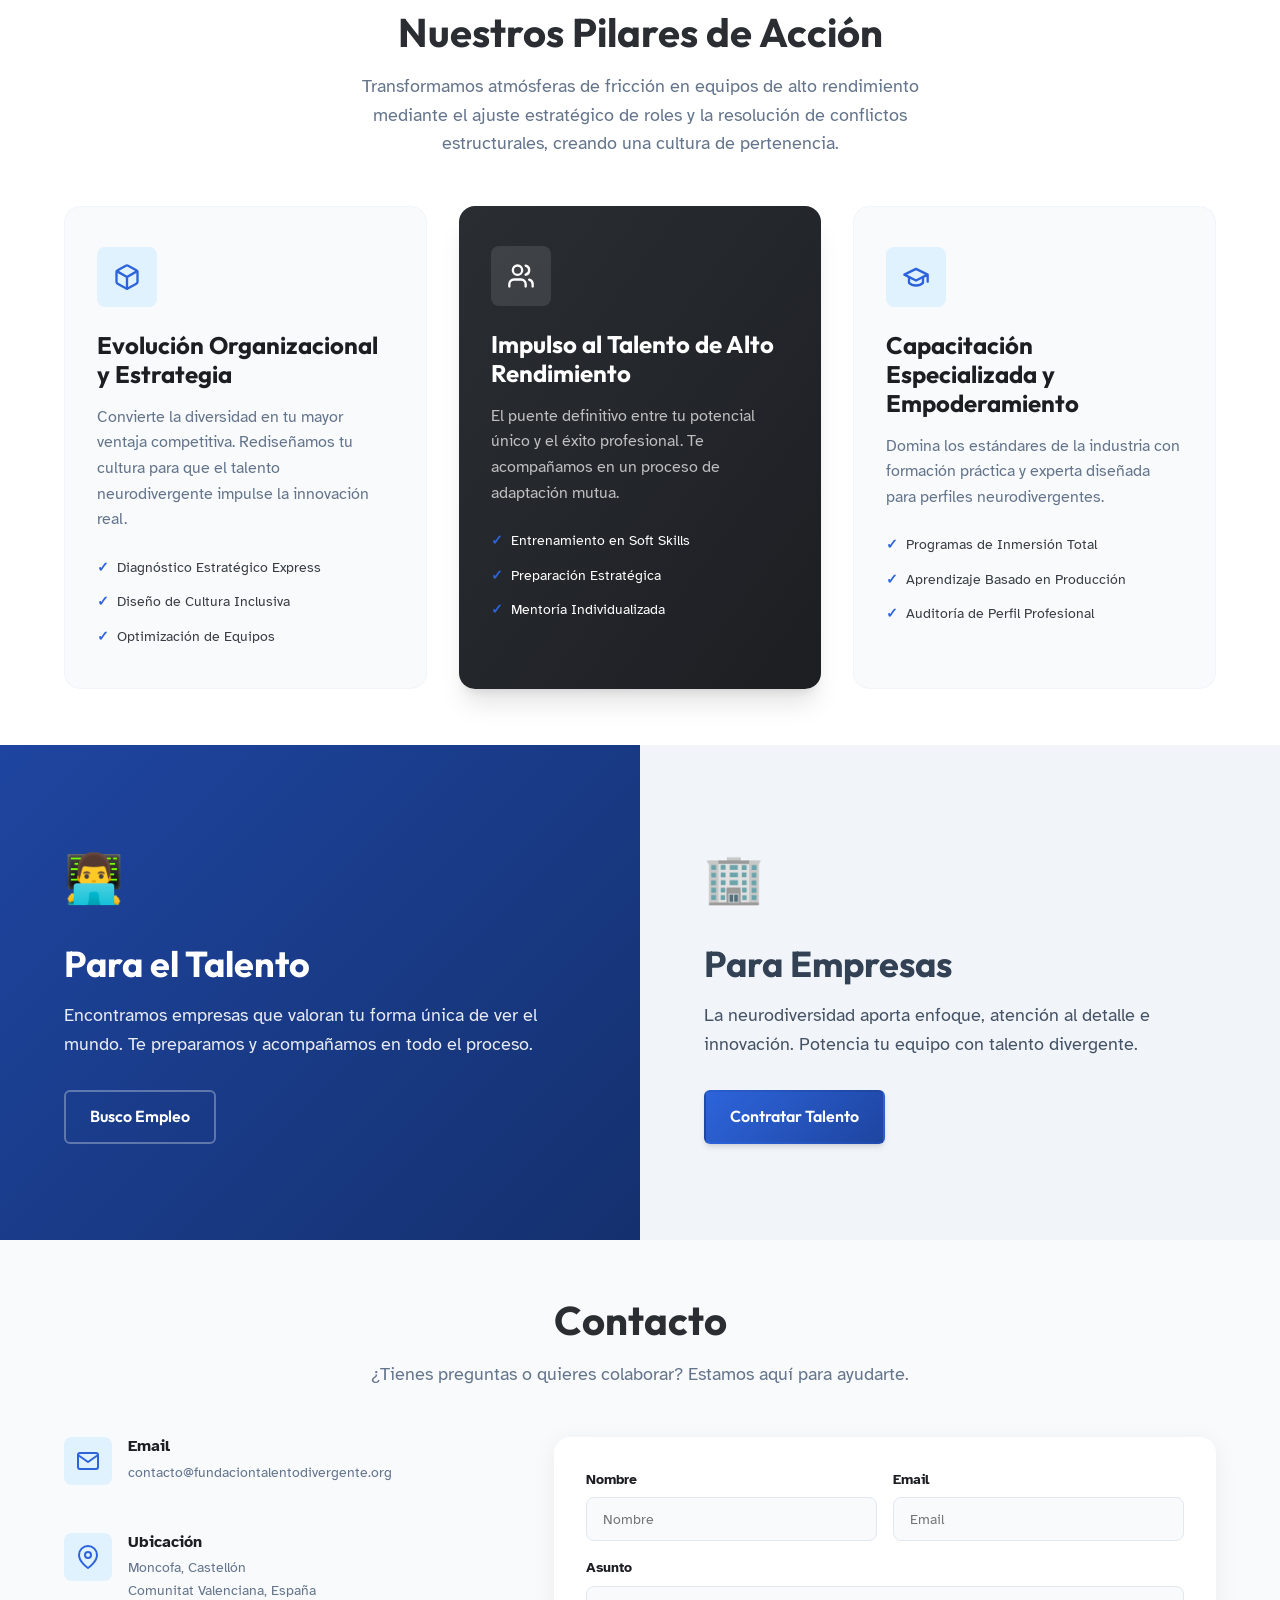
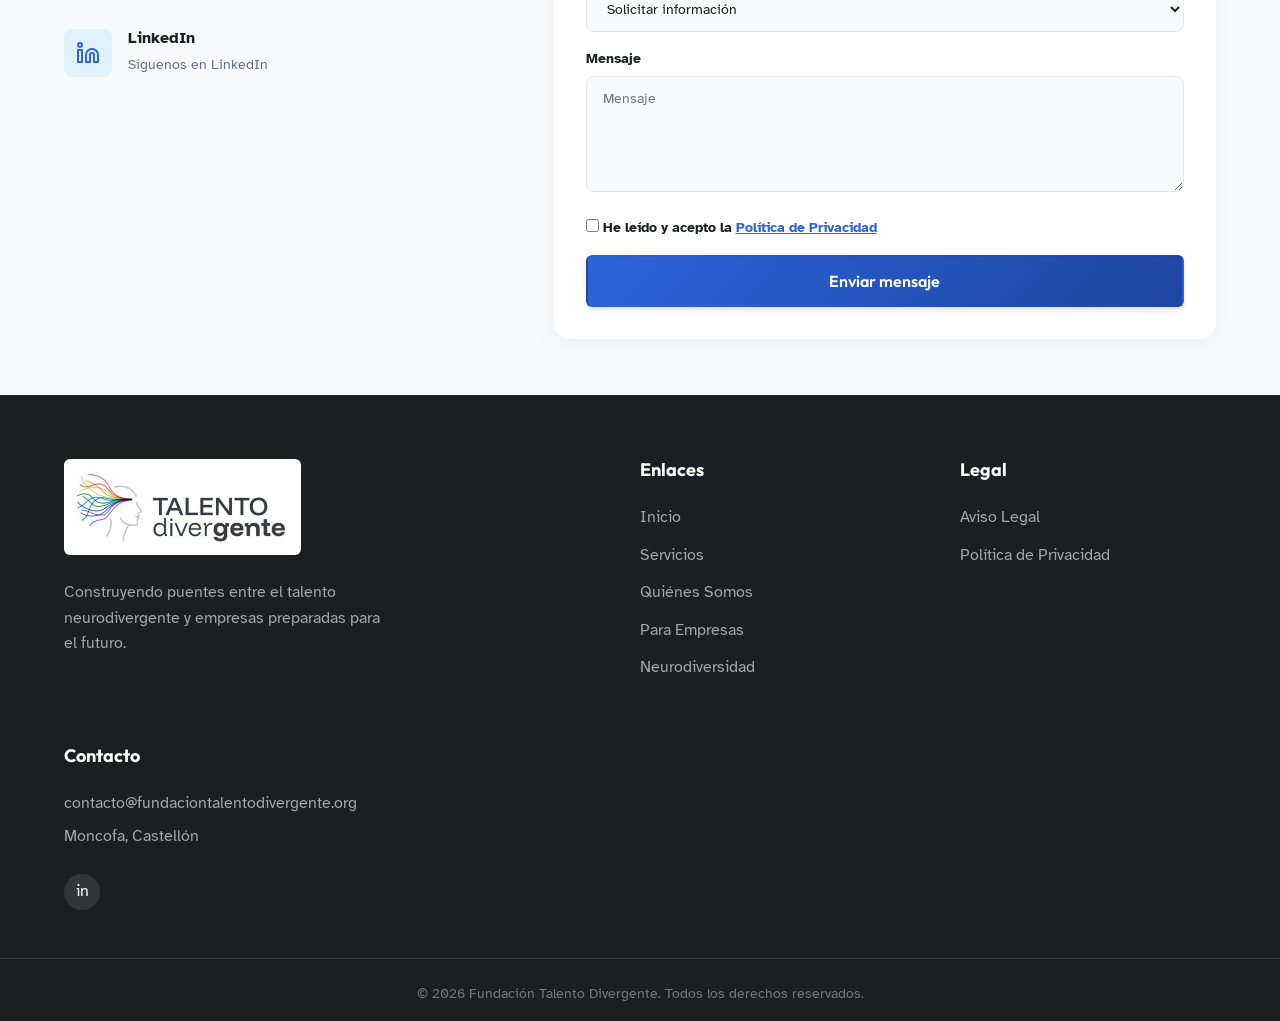
==== commit bbb40cce: "[WEB] Aplicar ediciones del Patronato: contenido, navegacion y servicios - Header nav: anchors → pag" ====
--- a/index.html
+++ b/index.html
@@ -90,11 +90,11 @@
             </a>
 
             <ul class="nav-links">
-                <li><a href="#inicio" data-i18n="nav_start">Inicio</a></li>
-                <li><a href="#neurodiversidad" data-i18n="nav_neuro">Neurodiversidad</a></li>
-                <li><a href="#servicios" data-i18n="nav_services">Servicios</a></li>
-                <li><a href="#nosotros" data-i18n="nav_about">Nosotros</a></li>
-                <li><a href="#empresas" data-i18n="nav_companies">Para Empresas</a></li>
+                <li><a href="index.html" data-i18n="nav_start">Inicio</a></li>
+                <li><a href="neurodiversidad.html" data-i18n="nav_neuro">Neurodiversidad</a></li>
+                <li><a href="servicios.html" data-i18n="nav_services">Servicios</a></li>
+                <li><a href="quienes-somos.html" data-i18n="nav_about">Nosotros</a></li>
+                <li><a href="empresas.html" data-i18n="nav_companies">Para Empresas</a></li>
             </ul>
 
             <div class="nav-actions">
@@ -116,11 +116,11 @@
     <!-- Mobile Menu -->
     <div class="mobile-menu" id="mobile-menu">
         <ul class="mobile-links">
-            <li><a href="#inicio" data-i18n="nav_start">Inicio</a></li>
-            <li><a href="#neurodiversidad" data-i18n="nav_neuro">Neurodiversidad</a></li>
-            <li><a href="#servicios" data-i18n="nav_services">Servicios</a></li>
-            <li><a href="#nosotros" data-i18n="nav_about">Nosotros</a></li>
-            <li><a href="#empresas" data-i18n="nav_companies">Para Empresas</a></li>
+            <li><a href="index.html" data-i18n="nav_start">Inicio</a></li>
+            <li><a href="neurodiversidad.html" data-i18n="nav_neuro">Neurodiversidad</a></li>
+            <li><a href="servicios.html" data-i18n="nav_services">Servicios</a></li>
+            <li><a href="quienes-somos.html" data-i18n="nav_about">Nosotros</a></li>
+            <li><a href="empresas.html" data-i18n="nav_companies">Para Empresas</a></li>
             <li><a href="#contacto" class="btn btn-primary" data-i18n="nav_cta">Únete a Nosotros</a></li>
         </ul>
         <div class="mobile-lang-switcher">
@@ -140,12 +140,12 @@
             <div class="hero-content">
                 <h1 class="hero-title" data-i18n="hero_title">Transformando la <span>neurodiversidad</span> en ventaja competitiva</h1>
                 <p class="hero-description" data-i18n="hero_desc">
-                    Somos el puente entre el talento único de las personas neurodivergentes y las empresas innovadoras. Creamos entornos donde todos pueden brillar.
+                    Transformamos la neurodivergencia en la ventaja competitiva de tu empresa. Conectamos mentes extraordinarias con equipos que buscan resultados innovadores.
                 </p>
 
                 <div class="hero-buttons">
-                    <a href="#servicios" class="btn btn-primary" data-i18n="hero_btn_discover">Descubre cómo</a>
-                    <a href="#nosotros" class="btn btn-outline" data-i18n="hero_btn_about">Conócenos</a>
+                    <a href="servicios.html" class="btn btn-primary" data-i18n="hero_btn_discover">Descubre cómo</a>
+                    <a href="quienes-somos.html" class="btn btn-outline" data-i18n="hero_btn_about">Conócenos</a>
                 </div>
             </div>
 
@@ -168,16 +168,6 @@
                 </div>
             </div>
 
-            <div class="hero-stats">
-                <div class="stat-item">
-                    <span class="stat-number">100+</span>
-                    <span class="stat-label" data-i18n="stat_people">Personas Apoyadas</span>
-                </div>
-                <div class="stat-item">
-                    <span class="stat-number">50+</span>
-                    <span class="stat-label" data-i18n="stat_companies">Empresas Aliadas</span>
-                </div>
-            </div>
         </div>
     </header>
 
@@ -187,7 +177,7 @@
             <div class="neuro-content text-center">
                 <h2 class="section-title" data-i18n="neuro_title">¿Qué es la neurodiversidad?</h2>
                 <p class="neuro-text" data-i18n="neuro_desc">
-                    La neurodiversidad es la idea de que las diferencias en el cerebro humano son variaciones naturales y no déficits. Reconoce que cada mente procesa la información de manera única, aportando fortalezas indispensables como el pensamiento analítico, la creatividad y la atención al detalle.
+                    Diferentes por naturaleza, extraordinarios por diseño. La neurodiversidad no es una variación; es la ventaja de procesar el mundo con una mirada única que aporta el detalle y la innovación que el futuro exige.
                 </p>
                 <div class="neuro-tags">
                     <span class="tag" data-i18n="neuro_tag_1">Perspectiva Única</span>
@@ -205,20 +195,20 @@
                 <div class="about-content">
                     <h2 class="section-title" data-i18n="about_title">Nuestra Misión</h2>
                     <p class="section-desc" data-i18n="about_desc">
-                        En la Fundación Talento Divergente, trabajamos para derribar las barreras que impiden el acceso al empleo de personas con neurodiversidad. Creemos en un mercado laboral inclusivo donde las capacidades únicas sean el motor del cambio.
+                        Construir el futuro del trabajo hoy. Conectamos la brillantez de mentes diversas con empresas líderes, asegurando que cada capacidad única encuentre su lugar para brillar y transformar la sociedad.
                     </p>
                     <div class="mission-icons">
                         <div class="mission-item">
-                            <span class="m-icon">🎯</span>
-                            <span class="m-text" data-i18n="about_stat_1">Inclusión Real</span>
+                            <span class="m-icon">🤝</span>
+                            <span class="m-text" data-i18n="about_stat_1">Alianzas de Valor</span>
                         </div>
                         <div class="mission-item">
-                            <span class="m-icon">🤝</span>
-                            <span class="m-text" data-i18n="about_stat_2">Apoyo Continuo</span>
+                            <span class="m-icon">🌱</span>
+                            <span class="m-text" data-i18n="about_stat_2">Crecimiento Acompañado</span>
                         </div>
                         <div class="mission-item">
                             <span class="m-icon">🌍</span>
-                            <span class="m-text" data-i18n="about_stat_3">Impacto Social</span>
+                            <span class="m-text" data-i18n="about_stat_3">Legado Humano</span>
                         </div>
                     </div>
                 </div>
@@ -231,55 +221,55 @@
         <div class="container">
             <div class="section-header text-center">
                 <h2 class="section-title" data-i18n="services_title">Nuestros Pilares de Acción</h2>
-                <p class="section-subtitle" data-i18n="services_subtitle">Un enfoque integral para garantizar una inclusión sociolaboral efectiva y duradera.</p>
+                <p class="section-subtitle" data-i18n="services_subtitle">Transformamos atmósferas de fricción en equipos de alto rendimiento mediante el ajuste estratégico de roles y la resolución de conflictos estructurales, creando una cultura de pertenencia.</p>
             </div>
 
             <div class="services-grid">
-                <!-- Service 1 -->
+                <!-- Service 1: Evolución Organizacional -->
+                <div class="service-card">
+                    <div class="service-icon">
+                        <svg xmlns="http://www.w3.org/2000/svg" width="28" height="28" viewBox="0 0 24 24" fill="none" stroke="currentColor" stroke-width="2" stroke-linecap="round" stroke-linejoin="round"><path d="M21 16V8a2 2 0 0 0-1-1.73l-7-4a2 2 0 0 0-2 0l-7 4A2 2 0 0 0 3 8v8a2 2 0 0 0 1 1.73l7 4a2 2 0 0 0 2 0l7-4A2 2 0 0 0 21 16z"/><polyline points="3.27 6.96 12 12.01 20.73 6.96"/><line x1="12" y1="22.08" x2="12" y2="12"/></svg>
+                    </div>
+                    <h3 class="service-title" data-i18n="s1_title">Evolución Organizacional y Estrategia</h3>
+                    <p class="service-description" data-i18n="s1_desc">
+                        Convierte la diversidad en tu mayor ventaja competitiva. Rediseñamos tu cultura para que el talento neurodivergente impulse la innovación real.
+                    </p>
+                    <ul class="service-features">
+                        <li data-i18n="s1_f1">Diagnóstico Estratégico Express</li>
+                        <li data-i18n="s1_f2">Diseño de Cultura Inclusiva</li>
+                        <li data-i18n="s1_f3">Optimización de Equipos</li>
+                    </ul>
+                </div>
+
+                <!-- Service 2: Impulso al Talento -->
+                <div class="service-card highlighted">
+                    <div class="service-icon">
+                        <svg xmlns="http://www.w3.org/2000/svg" width="28" height="28" viewBox="0 0 24 24" fill="none" stroke="currentColor" stroke-width="2" stroke-linecap="round" stroke-linejoin="round"><path d="M16 21v-2a4 4 0 0 0-4-4H6a4 4 0 0 0-4 4v2"/><circle cx="9" cy="7" r="4"/><path d="M22 21v-2a4 4 0 0 0-3-3.87"/><path d="M16 3.13a4 4 0 0 1 0 7.75"/></svg>
+                    </div>
+                    <h3 class="service-title" data-i18n="s2_title">Impulso al Talento de Alto Rendimiento</h3>
+                    <p class="service-description" data-i18n="s2_desc">
+                        El puente definitivo entre tu potencial único y el éxito profesional. Te acompañamos en un proceso de adaptación mutua.
+                    </p>
+                    <ul class="service-features">
+                        <li data-i18n="s2_f1">Entrenamiento en Soft Skills</li>
+                        <li data-i18n="s2_f2">Preparación Estratégica</li>
+                        <li data-i18n="s2_f3">Mentoría Individualizada</li>
+                    </ul>
+                </div>
+
+                <!-- Service 3: Capacitación -->
                 <div class="service-card">
                     <div class="service-icon">
                         <svg xmlns="http://www.w3.org/2000/svg" width="28" height="28" viewBox="0 0 24 24" fill="none" stroke="currentColor" stroke-width="2" stroke-linecap="round" stroke-linejoin="round"><path d="M22 10v6M2 10l10-5 10 5-10 5z"/><path d="M6 12v5c3 3 9 3 12 0v-5"/></svg>
                     </div>
-                    <h3 class="service-title" data-i18n="s1_title">Formación Especializada</h3>
-                    <p class="service-description" data-i18n="s1_desc">
-                        Programas enfocados en desarrollar tanto competencias técnicas como habilidades interpersonales necesarias en el entorno profesional.
+                    <h3 class="service-title" data-i18n="s3_title">Capacitación Especializada y Empoderamiento</h3>
+                    <p class="service-description" data-i18n="s3_desc">
+                        Domina los estándares de la industria con formación práctica y experta diseñada para perfiles neurodivergentes.
                     </p>
                     <ul class="service-features">
-                        <li data-i18n="s1_f1">Soft skills laborales</li>
-                        <li data-i18n="s1_f2">Habilidades sociales</li>
-                        <li data-i18n="s1_f3">Gestión del entorno</li>
-                    </ul>
-                </div>
-
-                <!-- Service 2 -->
-                <div class="service-card highlighted">
-                    <div class="service-icon">
-                        <svg xmlns="http://www.w3.org/2000/svg" width="28" height="28" viewBox="0 0 24 24" fill="none" stroke="currentColor" stroke-width="2" stroke-linecap="round" stroke-linejoin="round"><path d="M16 21v-2a4 4 0 0 0-4-4H6a4 4 0 0 0-4 4v2"/><circle cx="9" cy="7" r="4"/><path d="M22 21v-2a4 4 0 0 0-3-3.87"/><path d="M16 3.13a4 4 0 0 1 0 7.75"/></svg>
-                    </div>
-                    <h3 class="service-title" data-i18n="s2_title">Acompañamiento Laboral</h3>
-                    <p class="service-description" data-i18n="s2_desc">
-                        Mediación continua durante la adaptación. El "empleo con apoyo" garantiza que la comunicación entre trabajador y empresa sea fluida.
-                    </p>
-                    <ul class="service-features">
-                        <li data-i18n="s2_f1">Mediación personalizada</li>
-                        <li data-i18n="s2_f2">Seguimiento periódico</li>
-                        <li data-i18n="s2_f3">Resolución de conflictos</li>
-                    </ul>
-                </div>
-
-                <!-- Service 3 -->
-                <div class="service-card">
-                    <div class="service-icon">
-                        <svg xmlns="http://www.w3.org/2000/svg" width="28" height="28" viewBox="0 0 24 24" fill="none" stroke="currentColor" stroke-width="2" stroke-linecap="round" stroke-linejoin="round"><path d="M21 16V8a2 2 0 0 0-1-1.73l-7-4a2 2 0 0 0-2 0l-7 4A2 2 0 0 0 3 8v8a2 2 0 0 0 1 1.73l7 4a2 2 0 0 0 2 0l7-4A2 2 0 0 0 21 16z"/><polyline points="3.27 6.96 12 12.01 20.73 6.96"/><line x1="12" y1="22.08" x2="12" y2="12"/></svg>
-                    </div>
-                    <h3 class="service-title" data-i18n="s3_title">Consultoría Empresarial</h3>
-                    <p class="service-description" data-i18n="s3_desc">
-                        Asesoramos a las organizaciones para adaptar procesos de selección y dinámicas de equipo, promoviendo una inclusión real.
-                    </p>
-                    <ul class="service-features">
-                        <li data-i18n="s3_f1">Auditoría de inclusión</li>
-                        <li data-i18n="s3_f2">Sesiones de sensibilización</li>
-                        <li data-i18n="s3_f3">Adaptación de procesos</li>
+                        <li data-i18n="s3_f1">Programas de Inmersión Total</li>
+                        <li data-i18n="s3_f2">Aprendizaje Basado en Producción</li>
+                        <li data-i18n="s3_f3">Auditoría de Perfil Profesional</li>
                     </ul>
                 </div>
             </div>
--- a/css/styles.css
+++ b/css/styles.css
@@ -221,7 +221,7 @@
 }
 
 .logo-img {
-    height: 60px;
+    height: 80px;
     width: auto;
     display: block;
 }
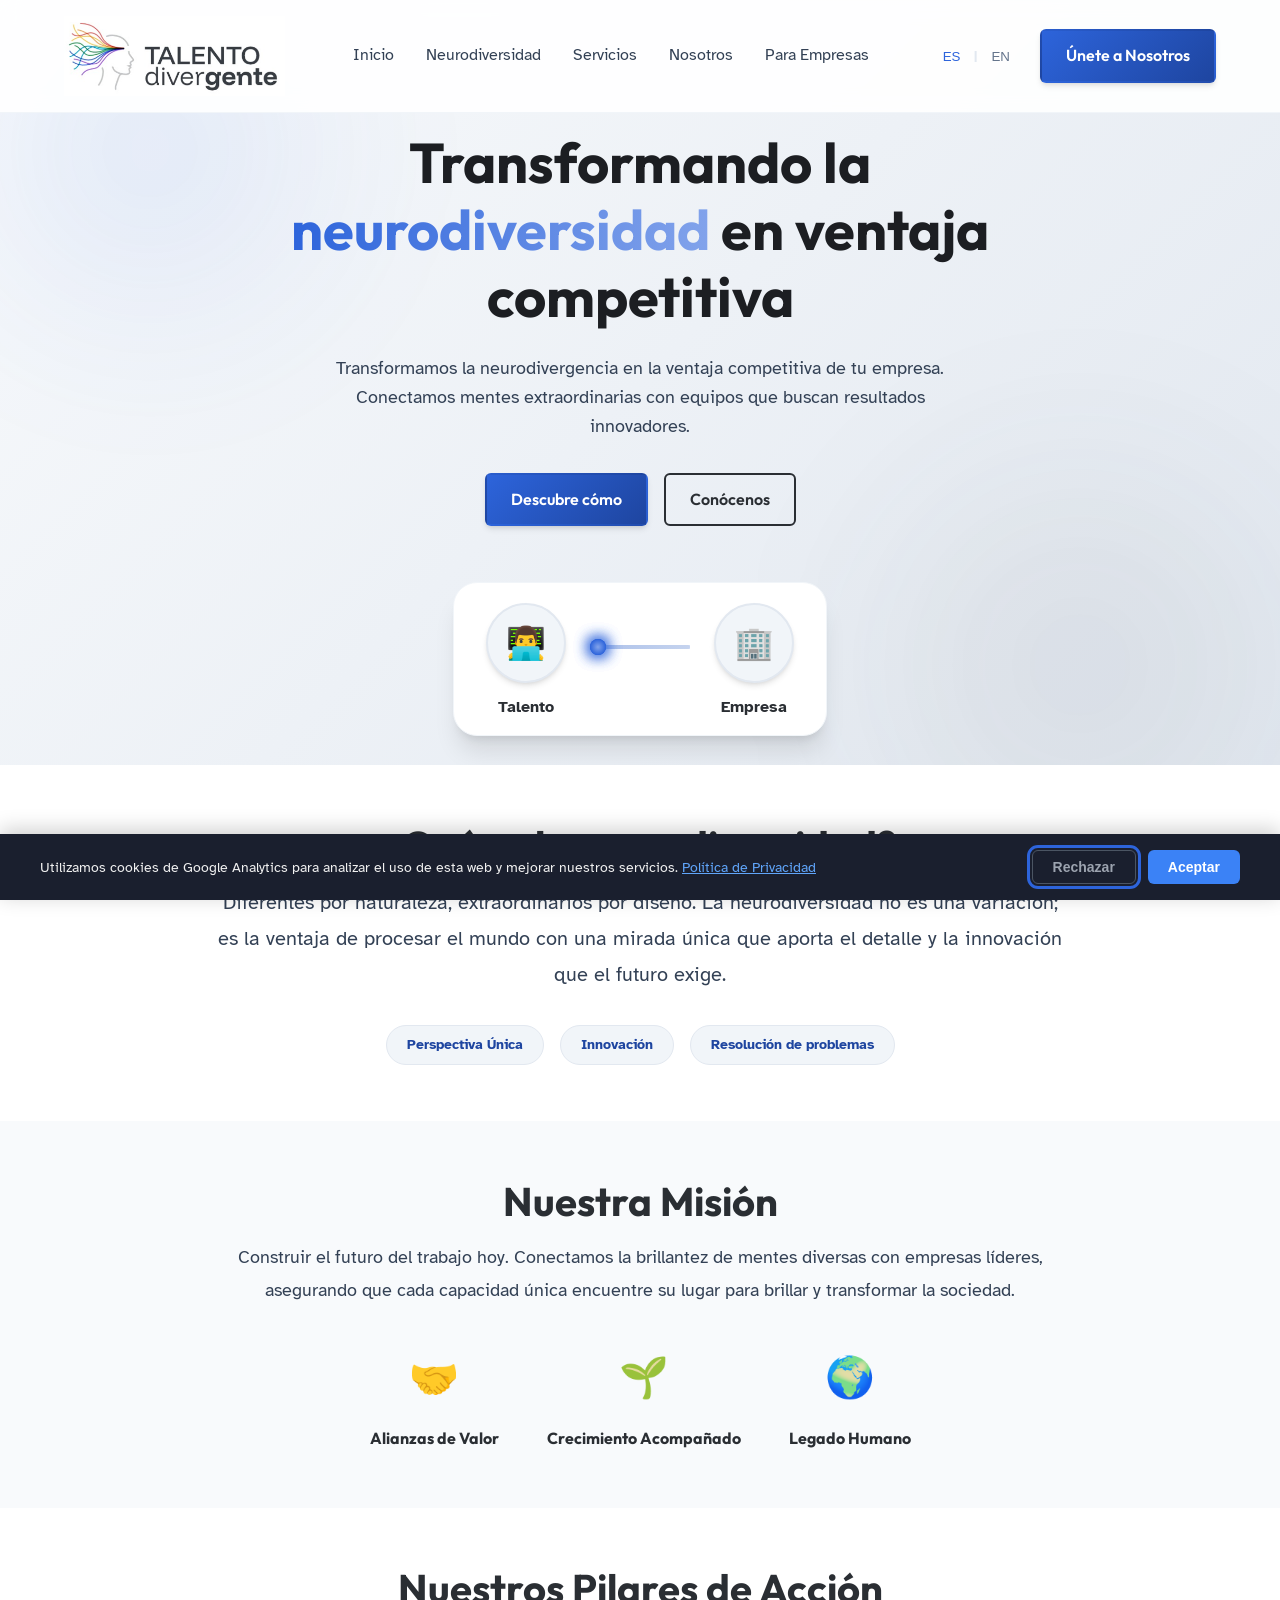
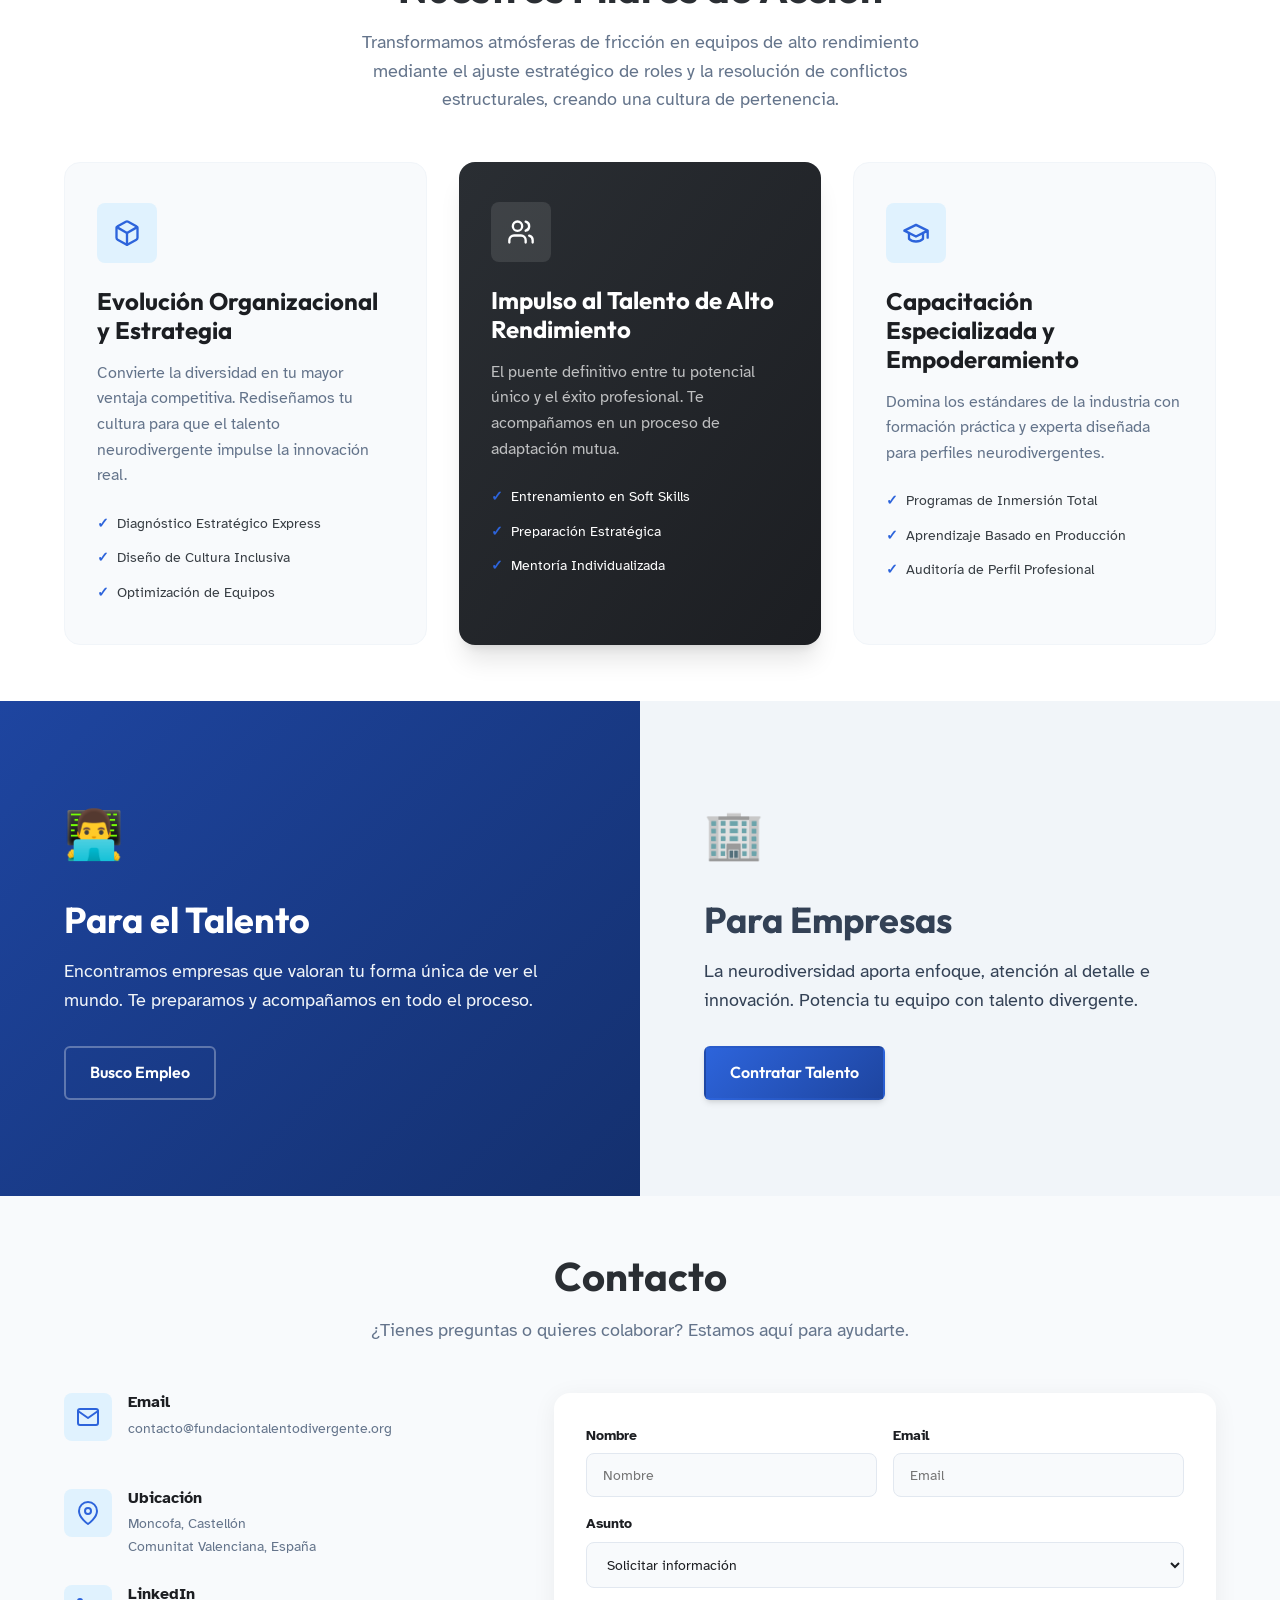
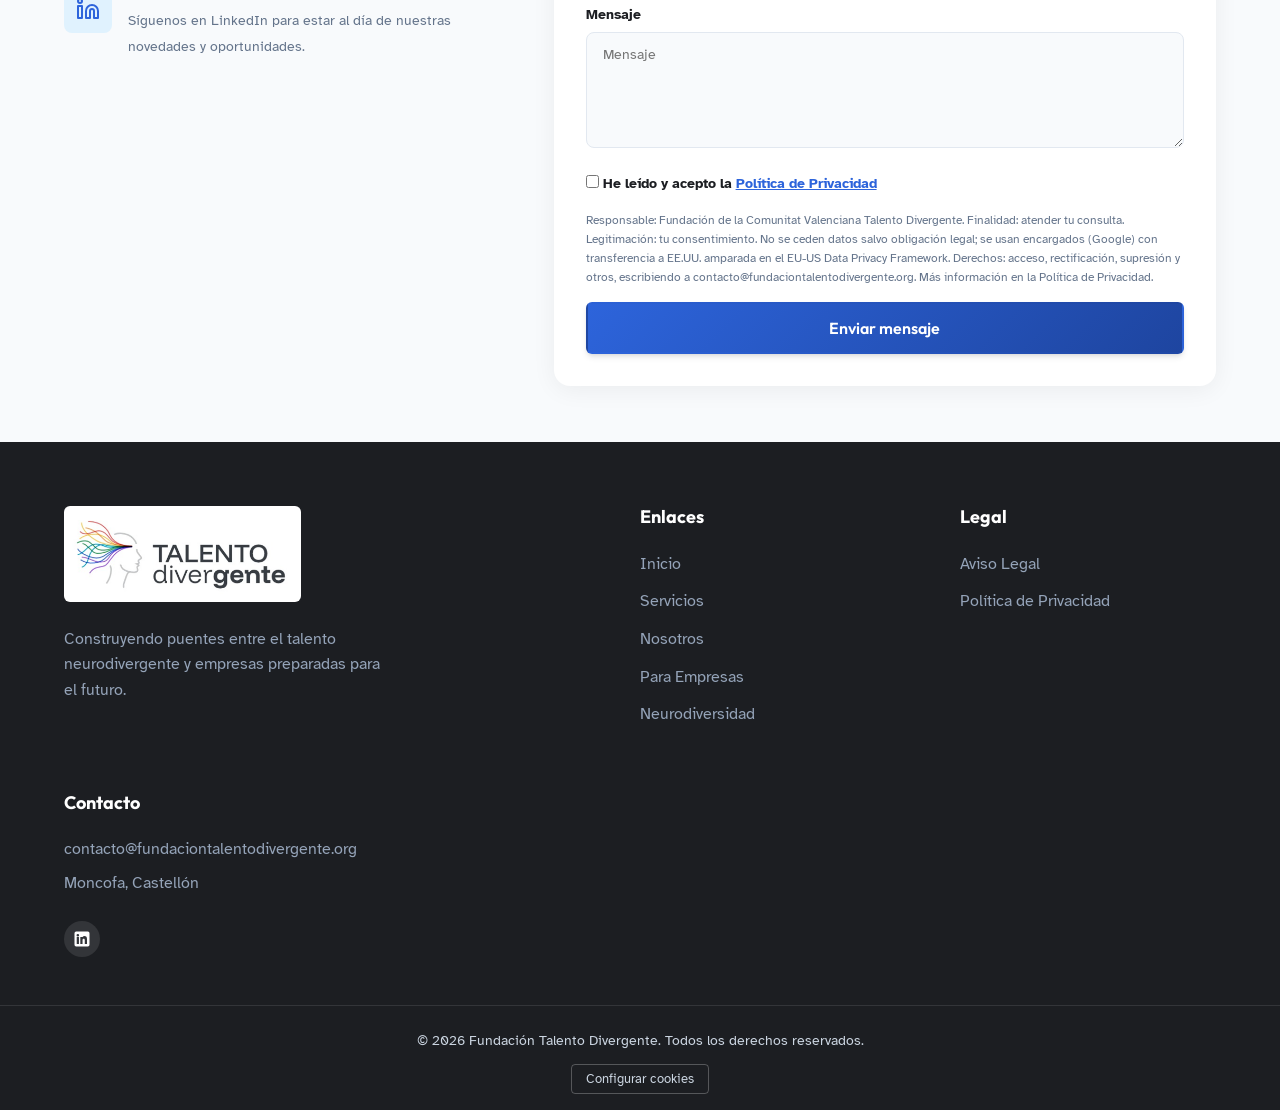
==== commit a763825f: "[WEB] Remediacion auditoria pre-lanzamiento v2: RGPD, accesibilidad, i18n EN, SEO Aplica los bloquea" ====
--- a/index.html
+++ b/index.html
@@ -2,7 +2,7 @@
 <html lang="es">
 <head>
     <!-- Cookie Consent + Google Analytics -->
-    <script src="js/cookies.js"></script>
+    <script src="js/cookies.js" defer></script>
     <meta charset="UTF-8">
     <meta name="viewport" content="width=device-width, initial-scale=1.0">
     <title data-i18n="head_title">Talento Divergente | Inclusión Laboral Neurodivergente</title>
@@ -14,11 +14,6 @@
     <!-- Canonical URL -->
     <link rel="canonical" href="https://fundaciontalentodivergente.org/">
 
-    <!-- Hreflang -->
-    <link rel="alternate" hreflang="es" href="https://fundaciontalentodivergente.org/">
-    <link rel="alternate" hreflang="en" href="https://fundaciontalentodivergente.org/?lang=en">
-    <link rel="alternate" hreflang="x-default" href="https://fundaciontalentodivergente.org/">
-
     <!-- Open Graph -->
     <meta property="og:title" content="Talento Divergente | Inclusión Laboral Neurodivergente">
     <meta property="og:description" content="Fundación dedicada a la inclusión laboral efectiva de personas neurodivergentes. Conectamos talento único con empresas innovadoras en la Comunitat Valenciana.">
@@ -26,7 +21,6 @@
     <meta property="og:url" content="https://fundaciontalentodivergente.org/">
     <meta property="og:site_name" content="Fundación Talento Divergente">
     <meta property="og:locale" content="es_ES">
-    <meta property="og:locale:alternate" content="en_US">
     <meta property="og:image" content="https://fundaciontalentodivergente.org/assets/logo.png">
 
     <!-- Twitter Card -->
@@ -43,6 +37,7 @@
         "name": "Fundación de la Comunitat Valenciana Talento Divergente",
         "url": "https://fundaciontalentodivergente.org",
         "description": "Fundación centrada en la inclusión laboral efectiva de personas neurodivergentes",
+        "taxID": "G27561760",
         "email": "contacto@fundaciontalentodivergente.org",
         "foundingDate": "2026",
         "areaServed": {
@@ -82,29 +77,36 @@
     <link rel="apple-touch-icon" sizes="180x180" href="assets/apple-touch-icon.png">
 </head>
 <body>
+    <!-- G1: Skip link -->
+    <a href="#main" class="skip-link" data-i18n="skip_link">Saltar al contenido</a>
+
     <!-- Navbar -->
-    <nav class="navbar" id="navbar">
+    <!-- G8: aria-label en nav principal -->
+    <nav class="navbar" id="navbar" aria-label="Navegación principal">
         <div class="container nav-container">
-            <a href="index.html" class="logo">
-                <img src="assets/logo.png" alt="Talento Divergente" class="logo-img">
+            <a href="/" class="logo">
+                <!-- G4: dimensiones logo -->
+                <img src="assets/logo.png" alt="Talento Divergente" class="logo-img" width="835" height="302">
             </a>
 
             <ul class="nav-links">
-                <li><a href="index.html" data-i18n="nav_start">Inicio</a></li>
-                <li><a href="neurodiversidad.html" data-i18n="nav_neuro">Neurodiversidad</a></li>
-                <li><a href="servicios.html" data-i18n="nav_services">Servicios</a></li>
-                <li><a href="quienes-somos.html" data-i18n="nav_about">Nosotros</a></li>
-                <li><a href="empresas.html" data-i18n="nav_companies">Para Empresas</a></li>
+                <li><a href="/" data-i18n="nav_start">Inicio</a></li>
+                <li><a href="/neurodiversidad" data-i18n="nav_neuro">Neurodiversidad</a></li>
+                <li><a href="/servicios" data-i18n="nav_services">Servicios</a></li>
+                <li><a href="/quienes-somos" data-i18n="nav_about">Nosotros</a></li>
+                <li><a href="/empresas" data-i18n="nav_companies">Para Empresas</a></li>
             </ul>
 
             <div class="nav-actions">
                 <div class="lang-switcher">
-                    <button class="lang-btn active" data-lang="es">ES</button>
+                    <!-- G7: aria-pressed en botones de idioma -->
+                    <button class="lang-btn active" data-lang="es" aria-pressed="true">ES</button>
                     <span class="lang-divider">|</span>
-                    <button class="lang-btn" data-lang="en">EN</button>
+                    <button class="lang-btn" data-lang="en" aria-pressed="false">EN</button>
                 </div>
                 <a href="#contacto" class="btn btn-primary" data-i18n="nav_cta">Únete a Nosotros</a>
-                <button class="mobile-toggle" id="mobile-toggle" aria-label="Abrir menú">
+                <!-- G6: aria-expanded + aria-controls en mobile toggle -->
+                <button class="mobile-toggle" id="mobile-toggle" aria-label="Abrir menú" aria-expanded="false" aria-controls="mobile-menu">
                     <span></span>
                     <span></span>
                     <span></span>
@@ -116,20 +118,22 @@
     <!-- Mobile Menu -->
     <div class="mobile-menu" id="mobile-menu">
         <ul class="mobile-links">
-            <li><a href="index.html" data-i18n="nav_start">Inicio</a></li>
-            <li><a href="neurodiversidad.html" data-i18n="nav_neuro">Neurodiversidad</a></li>
-            <li><a href="servicios.html" data-i18n="nav_services">Servicios</a></li>
-            <li><a href="quienes-somos.html" data-i18n="nav_about">Nosotros</a></li>
-            <li><a href="empresas.html" data-i18n="nav_companies">Para Empresas</a></li>
+            <li><a href="/" data-i18n="nav_start">Inicio</a></li>
+            <li><a href="/neurodiversidad" data-i18n="nav_neuro">Neurodiversidad</a></li>
+            <li><a href="/servicios" data-i18n="nav_services">Servicios</a></li>
+            <li><a href="/quienes-somos" data-i18n="nav_about">Nosotros</a></li>
+            <li><a href="/empresas" data-i18n="nav_companies">Para Empresas</a></li>
             <li><a href="#contacto" class="btn btn-primary" data-i18n="nav_cta">Únete a Nosotros</a></li>
         </ul>
         <div class="mobile-lang-switcher">
-            <button class="lang-btn active" data-lang="es">Español</button>
-            <button class="lang-btn" data-lang="en">English</button>
+            <!-- G7: aria-pressed en botones de idioma (mobile) -->
+            <button class="lang-btn active" data-lang="es" aria-pressed="true">Español</button>
+            <button class="lang-btn" data-lang="en" aria-pressed="false">English</button>
         </div>
     </div>
 
     <!-- Hero Section -->
+    <!-- G1: id="main" + tabindex="-1" en el primer section tras el nav (index.html no tiene <main>) -->
     <header class="hero" id="inicio">
         <div class="hero-bg-shapes">
             <div class="shape shape-1"></div>
@@ -144,15 +148,16 @@
                 </p>
 
                 <div class="hero-buttons">
-                    <a href="servicios.html" class="btn btn-primary" data-i18n="hero_btn_discover">Descubre cómo</a>
-                    <a href="quienes-somos.html" class="btn btn-outline" data-i18n="hero_btn_about">Conócenos</a>
+                    <a href="/servicios" class="btn btn-primary" data-i18n="hero_btn_discover">Descubre cómo</a>
+                    <a href="/quienes-somos" class="btn btn-outline" data-i18n="hero_btn_about">Conócenos</a>
                 </div>
             </div>
 
             <div class="hero-visual-wrapper">
                 <div class="connection-visual">
                     <div class="node-talent">
-                        <div class="node-icon">👨‍💻</div>
+                        <!-- G3: aria-hidden en elementos que solo contienen emoji -->
+                        <div class="node-icon" aria-hidden="true">👨‍💻</div>
                         <span data-i18n="node_talent">Talento</span>
                     </div>
                     <div class="connection-flow">
@@ -162,7 +167,8 @@
                         </div>
                     </div>
                     <div class="node-company">
-                        <div class="node-icon">🏢</div>
+                        <!-- G3: aria-hidden en elementos que solo contienen emoji -->
+                        <div class="node-icon" aria-hidden="true">🏢</div>
                         <span data-i18n="node_company">Empresa</span>
                     </div>
                 </div>
@@ -170,6 +176,9 @@
 
         </div>
     </header>
+
+    <!-- G1: main con id y tabindex para el skip link -->
+    <main id="main" tabindex="-1">
 
     <!-- Neurodiversity Section -->
     <section class="neuro-section section" id="neurodiversidad">
@@ -199,15 +208,18 @@
                     </p>
                     <div class="mission-icons">
                         <div class="mission-item">
-                            <span class="m-icon">🤝</span>
+                            <!-- G3: aria-hidden en elementos que solo contienen emoji -->
+                            <span class="m-icon" aria-hidden="true">🤝</span>
                             <span class="m-text" data-i18n="about_stat_1">Alianzas de Valor</span>
                         </div>
                         <div class="mission-item">
-                            <span class="m-icon">🌱</span>
+                            <!-- G3: aria-hidden en elementos que solo contienen emoji -->
+                            <span class="m-icon" aria-hidden="true">🌱</span>
                             <span class="m-text" data-i18n="about_stat_2">Crecimiento Acompañado</span>
                         </div>
                         <div class="mission-item">
-                            <span class="m-icon">🌍</span>
+                            <!-- G3: aria-hidden en elementos que solo contienen emoji -->
+                            <span class="m-icon" aria-hidden="true">🌍</span>
                             <span class="m-text" data-i18n="about_stat_3">Legado Humano</span>
                         </div>
                     </div>
@@ -280,14 +292,16 @@
     <section class="dual-target section" id="empresas">
         <div class="container dual-target-container">
             <div class="split-content for-talent">
-                <div class="split-icon">👨‍💻</div>
+                <!-- G3: aria-hidden en split-icon que solo contiene emoji -->
+                <div class="split-icon" aria-hidden="true">👨‍💻</div>
                 <h2 class="split-title" data-i18n="dual_talent_title">Para el Talento</h2>
                 <p class="split-desc" data-i18n="dual_talent_desc">Encontramos empresas que valoran tu forma única de ver el mundo. Te preparamos y acompañamos en todo el proceso.</p>
                 <a href="#contacto" class="btn btn-outline-light" data-i18n="dual_talent_btn">Busco Empleo</a>
             </div>
 
             <div class="split-content for-company">
-                <div class="split-icon">🏢</div>
+                <!-- G3: aria-hidden en split-icon que solo contiene emoji -->
+                <div class="split-icon" aria-hidden="true">🏢</div>
                 <h2 class="split-title" data-i18n="dual_company_title">Para Empresas</h2>
                 <p class="split-desc" data-i18n="dual_company_desc">La neurodiversidad aporta enfoque, atención al detalle e innovación. Potencia tu equipo con talento divergente.</p>
                 <a href="#contacto" class="btn btn-primary" data-i18n="dual_company_btn">Contratar Talento</a>
@@ -338,19 +352,24 @@
                 <!-- Contact Form -->
                 <div class="contact-form-wrapper">
                     <form id="contact-form" class="contact-form">
+                        <!-- D.3: Honeypot oculto -->
+                        <div class="hp-field" aria-hidden="true" style="position:absolute;left:-9999px;"><label>No rellenar<input type="text" name="website" tabindex="-1" autocomplete="off"></label></div>
                         <div class="form-row">
                             <div class="form-group">
                                 <label for="contact-name" data-i18n="contact_form_name">Nombre</label>
-                                <input type="text" id="contact-name" name="name" placeholder="Nombre" required>
+                                <!-- D.3: aria-required en campos required -->
+                                <input type="text" id="contact-name" name="name" placeholder="Nombre" required aria-required="true">
                             </div>
                             <div class="form-group">
                                 <label for="contact-email" data-i18n="contact_form_email">Email</label>
-                                <input type="email" id="contact-email" name="email" placeholder="Email" required>
+                                <!-- D.3: aria-required en campos required -->
+                                <input type="email" id="contact-email" name="email" placeholder="Email" required aria-required="true">
                             </div>
                         </div>
                         <div class="form-group">
                             <label for="contact-subject" data-i18n="contact_form_subject">Asunto</label>
-                            <select id="contact-subject" name="subject" required>
+                            <!-- D.3: aria-required en campos required -->
+                            <select id="contact-subject" name="subject" required aria-required="true">
                                 <option value="Solicitar información" data-i18n="contact_form_subject_info">Solicitar información</option>
                                 <option value="Busco empleo" data-i18n="contact_form_subject_talent">Busco empleo</option>
                                 <option value="Propuesta de colaboración" data-i18n="contact_form_subject_collab">Propuesta de colaboración</option>
@@ -359,27 +378,36 @@
                         </div>
                         <div class="form-group">
                             <label for="contact-message" data-i18n="contact_form_message">Mensaje</label>
-                            <textarea id="contact-message" name="message" rows="5" placeholder="Mensaje" required></textarea>
+                            <!-- D.3: aria-required en campos required -->
+                            <textarea id="contact-message" name="message" rows="5" placeholder="Mensaje" required aria-required="true"></textarea>
                         </div>
                         <div class="form-group form-privacy">
                             <label class="checkbox-label">
-                                <input type="checkbox" name="privacy" required>
-                                <span class="privacy-label" data-i18n="contact_form_privacy">He leído y acepto la <a href="politica-privacidad.html">Política de Privacidad</a></span>
+                                <!-- D.3: aria-required en campos required -->
+                                <input type="checkbox" name="privacy" required aria-required="true">
+                                <!-- D.3: verificado que el enlace usa /politica-privacidad sin .html -->
+                                <span class="privacy-label" data-i18n="contact_form_privacy">He leído y acepto la <a href="/politica-privacidad">Política de Privacidad</a></span>
                             </label>
                         </div>
+                        <!-- D.3: Nota de primera capa de privacidad -->
+                        <p class="form-privacy-notice" data-i18n="form_privacy_notice">Responsable: Fundación de la Comunitat Valenciana Talento Divergente. Finalidad: atender tu consulta. Legitimación: tu consentimiento. No se ceden datos salvo obligación legal; se usan encargados (Google) con transferencia a EE.UU. amparada en el EU-US Data Privacy Framework. Derechos: acceso, rectificación, supresión y otros, escribiendo a contacto@fundaciontalentodivergente.org. Más información en la <a href="/politica-privacidad">Política de Privacidad</a>.</p>
                         <button type="submit" class="btn btn-primary" data-i18n="contact_form_submit">Enviar mensaje</button>
-                        <div id="form-status" class="form-status"></div>
+                        <!-- D.3: role="status" aria-live="polite" en form-status -->
+                        <div id="form-status" class="form-status" role="status" aria-live="polite"></div>
                     </form>
                 </div>
             </div>
         </div>
     </section>
+
+    </main>
 
     <footer class="footer">
         <div class="container footer-container">
             <div class="footer-brand">
-                <a href="index.html" class="logo footer-logo">
-                    <img src="assets/logo.png" alt="Talento Divergente" class="logo-img">
+                <a href="/" class="logo footer-logo">
+                    <!-- G4: dimensiones logo en footer -->
+                    <img src="assets/logo.png" alt="Talento Divergente" class="logo-img" width="835" height="302">
                 </a>
                 <p class="footer-text" data-i18n="footer_desc">
                     Construyendo puentes entre el talento neurodivergente y empresas preparadas para el futuro.
@@ -389,19 +417,19 @@
             <div class="footer-links-group">
                 <h4 class="footer-heading" data-i18n="footer_links_title">Enlaces</h4>
                 <ul>
-                    <li><a href="index.html" data-i18n="nav_start">Inicio</a></li>
-                    <li><a href="servicios.html" data-i18n="nav_services">Servicios</a></li>
-                    <li><a href="quienes-somos.html" data-i18n="nav_about">Quiénes Somos</a></li>
-                    <li><a href="empresas.html">Para Empresas</a></li>
-                    <li><a href="neurodiversidad.html">Neurodiversidad</a></li>
+                    <li><a href="/" data-i18n="nav_start">Inicio</a></li>
+                    <li><a href="/servicios" data-i18n="nav_services">Servicios</a></li>
+                    <li><a href="/quienes-somos" data-i18n="nav_about">Quiénes Somos</a></li>
+                    <li><a href="/empresas">Para Empresas</a></li>
+                    <li><a href="/neurodiversidad">Neurodiversidad</a></li>
                 </ul>
             </div>
 
             <div class="footer-links-group">
                 <h4 class="footer-heading" data-i18n="footer_legal_title">Legal</h4>
                 <ul>
-                    <li><a href="aviso-legal.html">Aviso Legal</a></li>
-                    <li><a href="politica-privacidad.html">Política de Privacidad</a></li>
+                    <li><a href="/aviso-legal">Aviso Legal</a></li>
+                    <li><a href="/politica-privacidad">Política de Privacidad</a></li>
                 </ul>
             </div>
 
@@ -410,7 +438,8 @@
                 <p>contacto@fundaciontalentodivergente.org</p>
                 <p>Moncofa, Castellón</p>
                 <div class="social-links">
-                    <a href="https://www.linkedin.com/company/fundaci%C3%B3n-talento-divergente/" target="_blank" rel="noopener" aria-label="LinkedIn">in</a>
+                    <!-- G5: SVG LinkedIn accesible -->
+                    <a href="https://www.linkedin.com/company/fundaci%C3%B3n-talento-divergente/" target="_blank" rel="noopener" aria-label="LinkedIn"><svg width="20" height="20" viewBox="0 0 24 24" fill="currentColor" aria-hidden="true"><path d="M19 3a2 2 0 0 1 2 2v14a2 2 0 0 1-2 2H5a2 2 0 0 1-2-2V5a2 2 0 0 1 2-2h14zM8.34 9.5H5.67V18h2.67V9.5zM7 6a1.55 1.55 0 1 0 0 3.1A1.55 1.55 0 0 0 7 6zm11 5.86c0-2.5-1.6-3.36-3-3.36a2.8 2.8 0 0 0-2.34 1.18V9.5h-2.67V18h2.67v-4.5c0-1.07.46-1.7 1.4-1.7s1.27.64 1.27 1.7V18H18v-6.14z"/></svg></a>
                 </div>
             </div>
         </div>
--- a/css/styles.css
+++ b/css/styles.css
@@ -1680,4 +1680,211 @@
 /* Spacing utility */
 .mt-2 {
     margin-top: 2rem;
+}
+
+/* ==================================
+   ACCESIBILIDAD — F1: Foco visible global
+   --clr-ocean-500 = #2D64DB (acento de marca)
+   ================================== */
+:focus-visible {
+    outline: 3px solid var(--clr-ocean-500, #2D64DB);
+    outline-offset: 2px;
+    border-radius: 2px;
+}
+
+/* Anular el outline-none de los campos del formulario
+   que gestionan su propio foco; en su lugar conservamos
+   el box-shadow que ya tenían y añadimos outline accesible. */
+.contact-form input:focus-visible,
+.contact-form select:focus-visible,
+.contact-form textarea:focus-visible {
+    outline: 3px solid var(--clr-ocean-500, #2D64DB);
+    outline-offset: 2px;
+    border-color: var(--clr-ocean-500);
+    box-shadow: 0 0 0 3px rgba(45, 100, 219, 0.15);
+}
+
+/* ==================================
+   ACCESIBILIDAD — F2: Skip link
+   ================================== */
+.skip-link {
+    position: absolute;
+    left: 8px;
+    top: -48px;
+    z-index: 1100;
+    background: #fff;
+    color: #1a1a1a;
+    padding: 10px 16px;
+    border-radius: 6px;
+    font-weight: 600;
+    font-size: 0.875rem;
+    text-decoration: none;
+    transition: top 0.15s;
+    border: 2px solid var(--clr-ocean-500, #2D64DB);
+}
+
+.skip-link:focus {
+    top: 8px;
+}
+
+/* ==================================
+   ACCESIBILIDAD — F3: Contrastes AA
+   ================================== */
+
+/* .footer-bottom: original rgba(255,255,255,0.4) sobre #1c1e22
+   → ratio ~2.9:1 (falla). Nuevo #cbd5e1 sobre #1c1e22 → ~12.3:1 */
+.footer-bottom {
+    color: #cbd5e1;
+}
+
+/* .breadcrumbs: original #64748b sobre hero (#e2e8f0 la parte más oscura)
+   → ratio ~4.23:1 (falla). Nuevo #475569 sobre #e2e8f0 → ~6.4:1 */
+.page-hero .breadcrumbs {
+    color: #475569;
+}
+
+/* .split-desc: original opacity:0.9 (texto implícitamente blanco)
+   sobre fondo azul oscuro. Eliminar opacity, usar color sólido.
+   #f1f5f9 sobre #1e45a0 → ~10.5:1 */
+.split-desc {
+    opacity: 1;
+    color: #f1f5f9;
+}
+
+/* .for-company tiene fondo claro, en ese caso el texto heredado
+   es anthracite-800 (#2a2e33) que contrasta bien; no tocar. */
+.for-company .split-desc {
+    color: var(--clr-text-main);
+}
+
+/* .page-cta p: original rgba(255,255,255,0.8) sobre ocean-900→700
+   → ratio ~8.7:1 (pasa, pero eliminar opacity para solidez).
+   #e2e8f0 sobre #1e45a0 → ~9.0:1 */
+.page-cta p {
+    color: #e2e8f0;
+}
+
+/* .footer-text y .footer-links/contact originales usan rgba(255,255,255,0.6)
+   sobre #1c1e22 → ratio ~5.5:1 (pasa AA, mantener, pero añadir solidez por
+   consistencia con el criterio del contrato). */
+.footer-text,
+.footer-links-group a,
+.footer-contact p {
+    color: #94a3b8;  /* sobre #1c1e22 → ratio ~5.7:1, pasa AA */
+}
+
+/* ==================================
+   ACCESIBILIDAD — F4: prefers-reduced-motion
+   ================================== */
+@media (prefers-reduced-motion: reduce) {
+    *,
+    *::before,
+    *::after {
+        animation-duration: 0.001ms !important;
+        animation-iteration-count: 1 !important;
+        transition-duration: 0.001ms !important;
+        scroll-behavior: auto !important;
+    }
+
+    html {
+        scroll-behavior: auto;
+    }
+}
+
+/* ==================================
+   ACCESIBILIDAD — F5: Fallback reveal sin JS
+   Coordinado con Agente 1: html.js se añade por JS solo
+   cuando el observer está activo Y sin reduce-motion.
+   ================================== */
+@media (prefers-reduced-motion: no-preference) {
+    html.js [data-animate] {
+        opacity: 0;
+        transform: translateY(16px);
+    }
+}
+
+html.js [data-animate].in-view {
+    opacity: 1;
+    transform: none;
+    transition: opacity 0.5s ease, transform 0.5s ease;
+}
+
+/* ==================================
+   ACCESIBILIDAD — F6: .lang-btn área táctil ≥ 24×24 px
+   ================================== */
+.lang-btn {
+    min-width: 24px;
+    min-height: 24px;
+    padding: 4px 6px;        /* ~24px alto en fuente normal */
+    display: inline-flex;
+    align-items: center;
+    justify-content: center;
+}
+
+/* El subpage-lang-switcher también tiene .lang-btn: hereda lo anterior.
+   Reforzar mínimo también ahí si se sobreescribiera. */
+.subpage-lang-switcher .lang-btn {
+    min-width: 24px;
+    min-height: 24px;
+}
+
+/* ==================================
+   ACCESIBILIDAD — F7: .faq-answer sin recorte con zoom
+   Sustituir max-height:500px fijo por un valor muy amplio
+   que nunca recorte contenido, usando max-height generosa.
+   ================================== */
+.faq-item.active .faq-answer {
+    max-height: 9999px;          /* valor amplio; nunca recorta con zoom */
+    transition: max-height 0.4s ease;
+}
+
+/* ==================================
+   ACCESIBILIDAD — F8: .cookie-settings-btn (inyectado por Agente 5)
+   Discreto, legible y con foco visible en el footer.
+   ================================== */
+.cookie-settings-btn {
+    background: none;
+    border: 1px solid rgba(255, 255, 255, 0.25);
+    color: #cbd5e1;             /* mismo tono que .footer-bottom → 12.3:1 */
+    padding: 6px 14px;
+    border-radius: 4px;
+    font-size: 0.8rem;
+    font-family: var(--ff-body);
+    cursor: pointer;
+    transition: background-color 0.2s, color 0.2s;
+    display: inline-block;
+    margin-top: 0.75rem;
+}
+
+.cookie-settings-btn:hover {
+    background: rgba(255, 255, 255, 0.1);
+    color: #fff;
+}
+
+.cookie-settings-btn:focus-visible {
+    outline: 3px solid var(--clr-ocean-400, #5783e3);
+    outline-offset: 2px;
+}
+
+/* ==================================
+   ACCESIBILIDAD — F9: .hp-field fuera de pantalla (refuerzo)
+   El HTML trae estilo inline; esto lo refuerza aunque el inline
+   se elimine por error.
+   ================================== */
+.hp-field {
+    position: absolute !important;
+    left: -9999px !important;
+    top: auto !important;
+    width: 1px !important;
+    height: 1px !important;
+    overflow: hidden !important;
+}
+
+/* Nota privacidad del formulario */
+.form-privacy-notice {
+    font-size: 0.78rem;
+    color: var(--clr-text-muted);
+    line-height: 1.5;
+    margin-top: 0.75rem;
+    margin-bottom: 1rem;
 }
